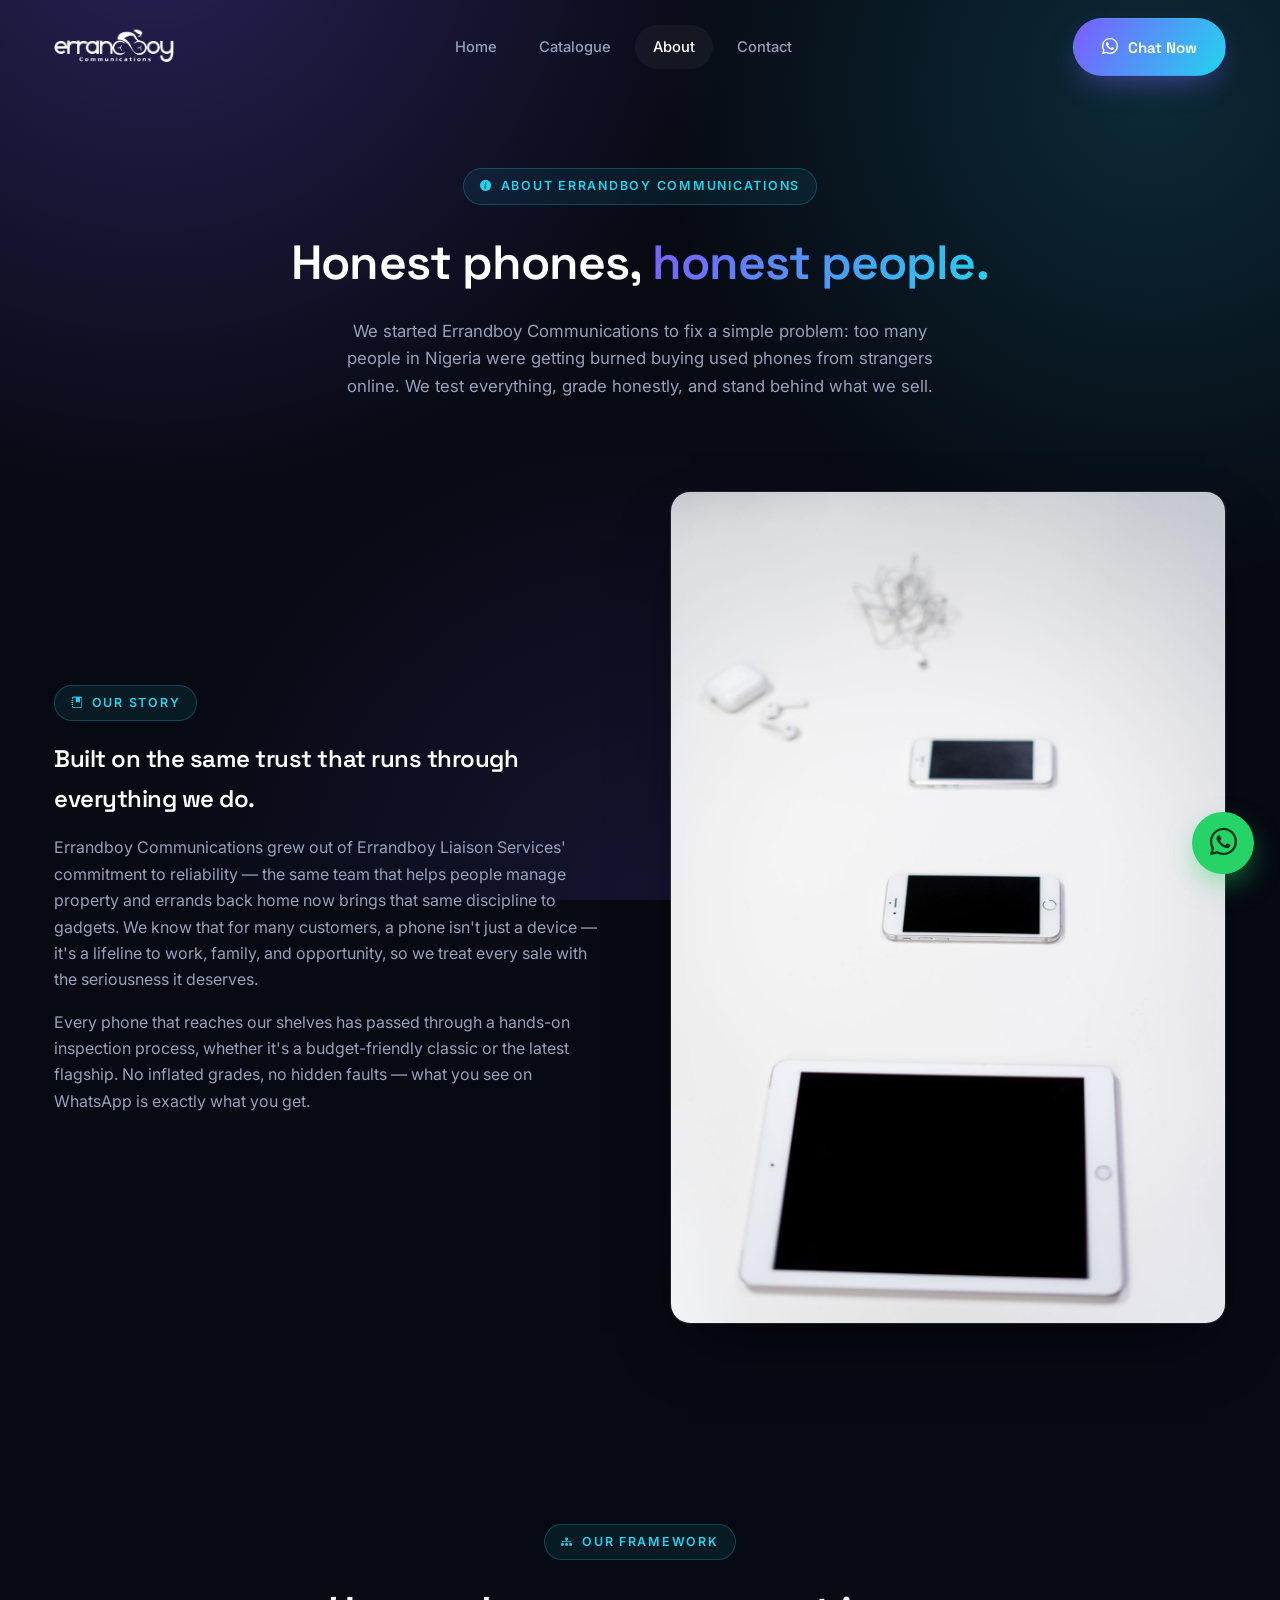
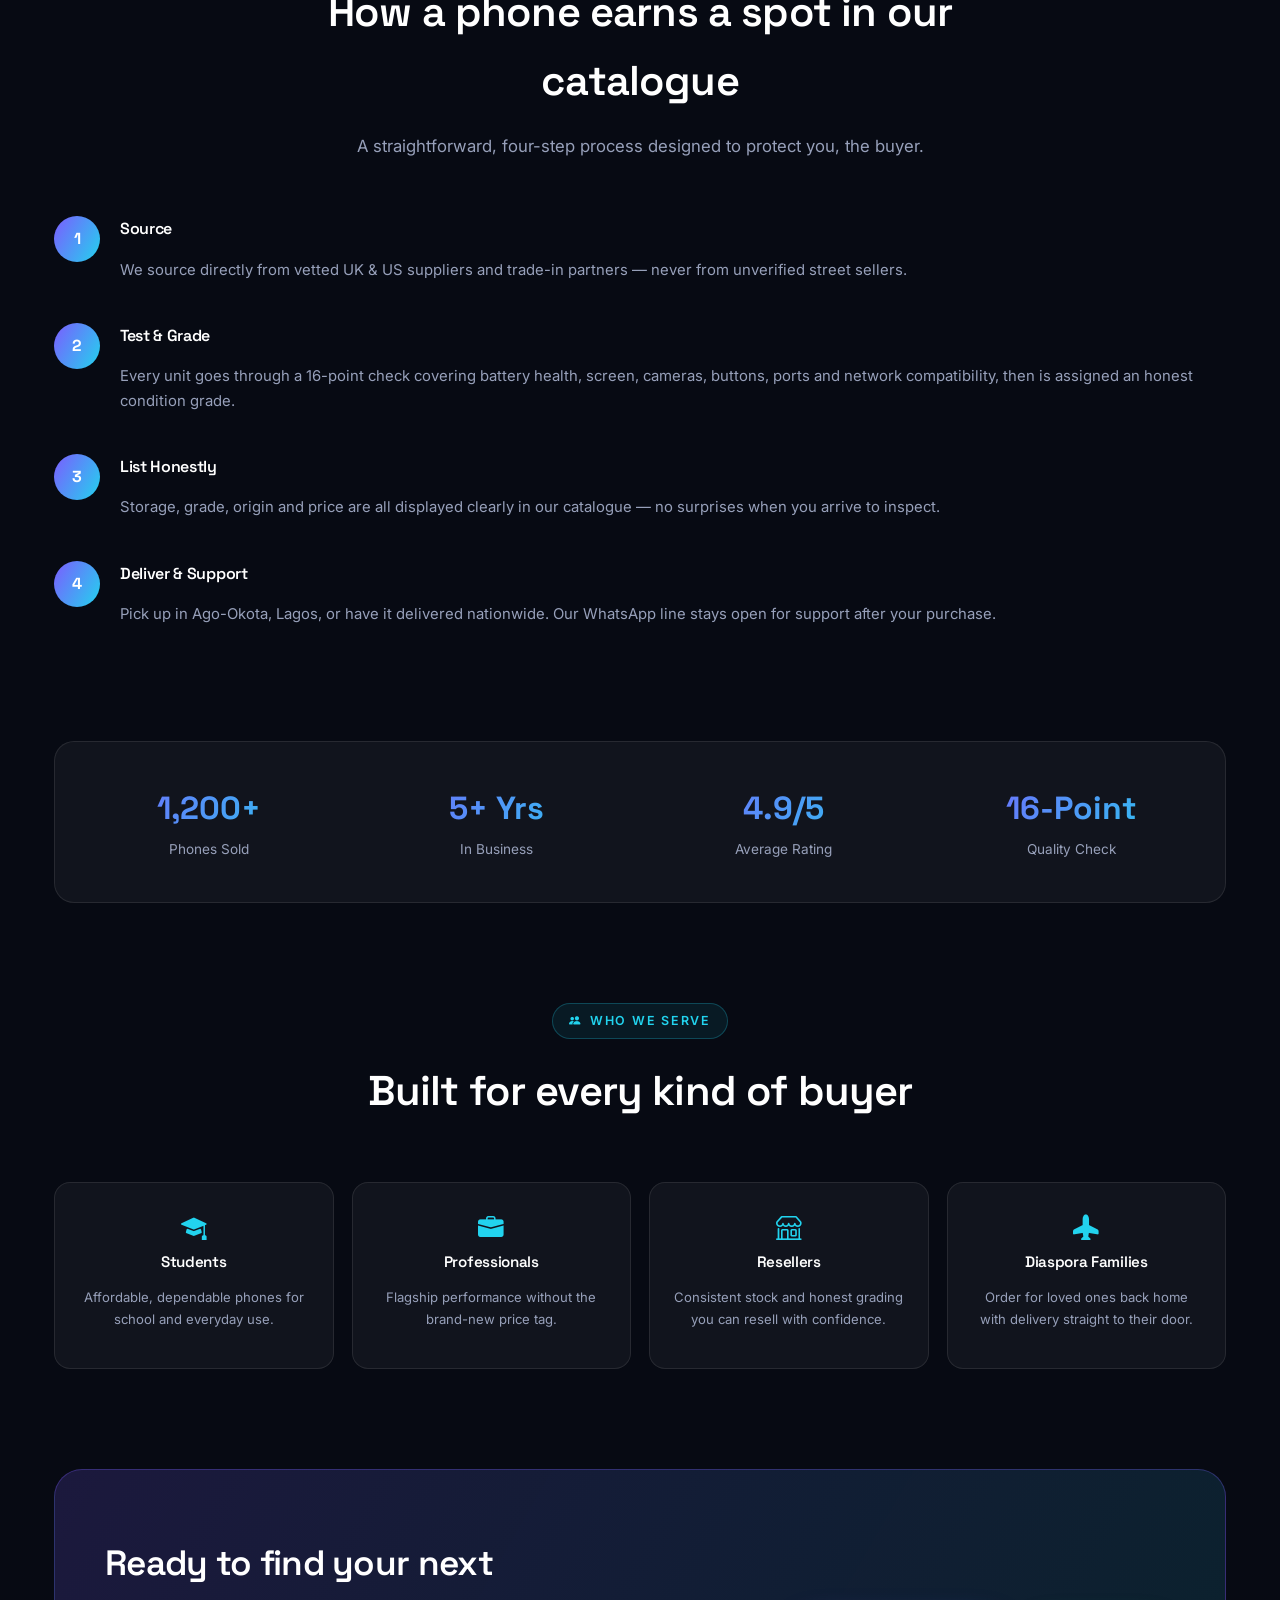
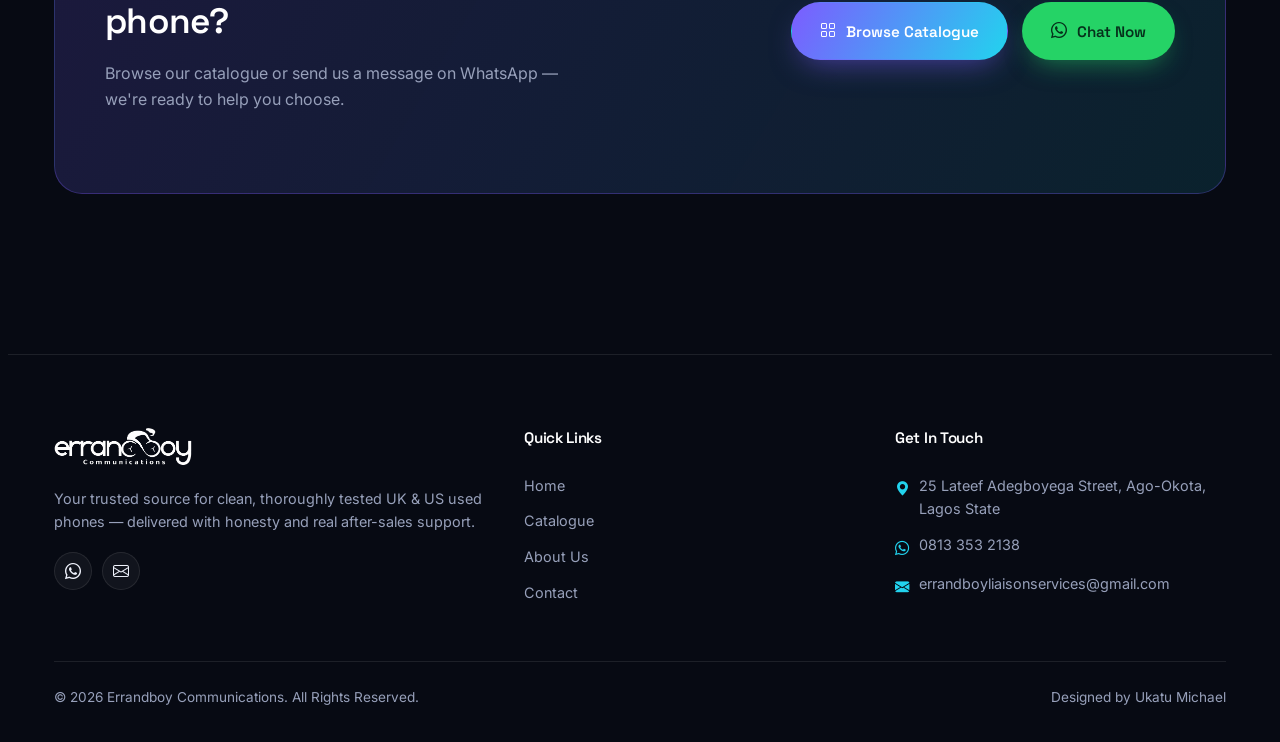
==== about.html @ cbdb714d "initial commit" ====
<!DOCTYPE html>
<html lang="en">
<head>
<meta charset="utf-8">
<title>About Us — Errandboy Communications</title>
<meta name="viewport" content="width=device-width, initial-scale=1.0">
<meta name="description" content="Learn how Errandboy Communications sources, tests and grades clean UK & US used phones for customers across Nigeria.">
<link rel="icon" type="image/png" sizes="32x32" href="img/favicon-32.png">
<link rel="icon" type="image/png" sizes="16x16" href="img/favicon-16.png">
<link rel="apple-touch-icon" sizes="180x180" href="img/favicon-180.png">

<link rel="preconnect" href="https://fonts.googleapis.com">
<link rel="preconnect" href="https://fonts.gstatic.com" crossorigin>
<link href="https://fonts.googleapis.com/css2?family=Space+Grotesk:wght@500;600;700&family=Inter:wght@400;500;600;700&display=swap" rel="stylesheet">
<link href="https://cdn.jsdelivr.net/npm/bootstrap-icons@1.11.3/font/bootstrap-icons.css" rel="stylesheet">
<link href="css/style.css" rel="stylesheet">
</head>
<body>

<!-- Navbar -->
<nav id="mainNav" class="navbar">
    <div class="container">
        <a href="index.html" class="brand">
            <img src="img/logo-transparent.png" alt="Errandboy Communications" class="brand-logo">
        </a>
        <div class="nav-links">
            <a href="index.html">Home</a>
            <a href="catalog.html">Catalogue</a>
            <a href="about.html" class="active">About</a>
            <a href="contact.html">Contact</a>
        </div>
        <div class="nav-actions">
            <a href="#" data-wa-generic target="_blank" rel="noopener" class="btn btn-brand desktop-only"><i class="bi bi-whatsapp"></i> Chat Now</a>
            <button class="nav-toggle" id="navToggle" aria-label="Open menu"><i class="bi bi-list"></i></button>
        </div>
    </div>
</nav>

<div class="backdrop-veil" id="backdropVeil"></div>
<div class="mobile-panel" id="mobilePanel">
    <div class="mobile-panel-head">
        <div class="brand"><img src="img/logo-transparent.png" alt="Errandboy Communications" class="brand-logo"></div>
        <button id="panelClose" class="nav-toggle" aria-label="Close menu"><i class="bi bi-x-lg"></i></button>
    </div>
    <a class="nav-link" href="index.html">Home</a>
    <a class="nav-link" href="catalog.html">Catalogue</a>
    <a class="nav-link" href="about.html">About</a>
    <a class="nav-link" href="contact.html">Contact</a>
    <a class="btn btn-whatsapp btn-block" style="margin-top:26px" data-wa-generic target="_blank" rel="noopener"><i class="bi bi-whatsapp"></i> Chat on WhatsApp</a>
</div>

<header class="page-hero">
    <div class="container">
        <div class="eyebrow"><i class="bi bi-info-circle-fill"></i> About Errandboy Communications</div>
        <h1>Honest phones, <span class="text-grad">honest people.</span></h1>
        <p>We started Errandboy Communications to fix a simple problem: too many people in Nigeria were getting burned buying used phones from strangers online. We test everything, grade honestly, and stand behind what we sell.</p>
    </div>
</header>

<section class="section" style="padding-top:20px">
    <div class="container">
        <div class="feature-split">
            <div class="reveal">
                <div class="eyebrow"><i class="bi bi-journal-bookmark-fill"></i> Our Story</div>
                <h2>Built on the same trust that runs through everything we do.</h2>
                <p style="color:var(--muted);margin-top:16px">Errandboy Communications grew out of Errandboy Liaison Services' commitment to reliability — the same team that helps people manage property and errands back home now brings that same discipline to gadgets. We know that for many customers, a phone isn't just a device — it's a lifeline to work, family, and opportunity, so we treat every sale with the seriousness it deserves.</p>
                <p style="color:var(--muted);margin-top:12px">Every phone that reaches our shelves has passed through a hands-on inspection process, whether it's a budget-friendly classic or the latest flagship. No inflated grades, no hidden faults — what you see on WhatsApp is exactly what you get.</p>
            </div>
            <div class="visual reveal">
                <img src="img/about-hero.jpg" alt="Apple devices laid out for quality testing">
            </div>
        </div>
    </div>
</section>

<section class="section" id="ourFramework">
    <div class="container">
        <div class="section-head reveal">
            <div class="eyebrow"><i class="bi bi-diagram-3-fill"></i> Our Framework</div>
            <h2>How a phone earns a spot in our catalogue</h2>
            <p>A straightforward, four-step process designed to protect you, the buyer.</p>
        </div>
        <div class="timeline">
            <div class="timeline-item reveal">
                <div class="timeline-num">1</div>
                <div>
                    <h4>Source</h4>
                    <p>We source directly from vetted UK &amp; US suppliers and trade-in partners — never from unverified street sellers.</p>
                </div>
            </div>
            <div class="timeline-item reveal">
                <div class="timeline-num">2</div>
                <div>
                    <h4>Test &amp; Grade</h4>
                    <p>Every unit goes through a 16-point check covering battery health, screen, cameras, buttons, ports and network compatibility, then is assigned an honest condition grade.</p>
                </div>
            </div>
            <div class="timeline-item reveal">
                <div class="timeline-num">3</div>
                <div>
                    <h4>List Honestly</h4>
                    <p>Storage, grade, origin and price are all displayed clearly in our catalogue — no surprises when you arrive to inspect.</p>
                </div>
            </div>
            <div class="timeline-item reveal">
                <div class="timeline-num">4</div>
                <div>
                    <h4>Deliver &amp; Support</h4>
                    <p>Pick up in Ago-Okota, Lagos, or have it delivered nationwide. Our WhatsApp line stays open for support after your purchase.</p>
                </div>
            </div>
        </div>
    </div>
</section>

<section class="section" id="whyTrustUs" style="padding-top:0">
    <div class="container">
        <div class="stats-strip reveal">
            <div class="stat"><strong>1,200+</strong><span>Phones Sold</span></div>
            <div class="stat"><strong>5+ Yrs</strong><span>In Business</span></div>
            <div class="stat"><strong>4.9/5</strong><span>Average Rating</span></div>
            <div class="stat"><strong>16-Point</strong><span>Quality Check</span></div>
        </div>
    </div>
</section>

<section class="section" id="whoWeServe" style="padding-top:0">
    <div class="container">
        <div class="section-head reveal">
            <div class="eyebrow"><i class="bi bi-people-fill"></i> Who We Serve</div>
            <h2>Built for every kind of buyer</h2>
        </div>
        <div class="audience-grid">
            <div class="audience-card reveal">
                <i class="bi bi-mortarboard-fill"></i>
                <h5>Students</h5>
                <p>Affordable, dependable phones for school and everyday use.</p>
            </div>
            <div class="audience-card reveal">
                <i class="bi bi-briefcase-fill"></i>
                <h5>Professionals</h5>
                <p>Flagship performance without the brand-new price tag.</p>
            </div>
            <div class="audience-card reveal">
                <i class="bi bi-shop"></i>
                <h5>Resellers</h5>
                <p>Consistent stock and honest grading you can resell with confidence.</p>
            </div>
            <div class="audience-card reveal">
                <i class="bi bi-airplane-fill"></i>
                <h5>Diaspora Families</h5>
                <p>Order for loved ones back home with delivery straight to their door.</p>
            </div>
        </div>
    </div>
</section>

<section class="section" style="padding-top:0">
    <div class="container">
        <div class="cta-banner reveal">
            <div>
                <h2>Ready to find your next phone?</h2>
                <p>Browse our catalogue or send us a message on WhatsApp — we're ready to help you choose.</p>
            </div>
            <div class="cta-actions">
                <a href="catalog.html" class="btn btn-brand"><i class="bi bi-grid"></i> Browse Catalogue</a>
                <a href="#" data-wa-generic target="_blank" rel="noopener" class="btn btn-whatsapp"><i class="bi bi-whatsapp"></i> Chat Now</a>
            </div>
        </div>
    </div>
</section>

<!-- Footer -->
<footer class="footer">
    <div class="container">
        <div class="footer-grid">
            <div>
                <div class="brand"><img src="img/logo-transparent.png" alt="Errandboy Communications" class="brand-logo"></div>
                <p>Your trusted source for clean, thoroughly tested UK &amp; US used phones — delivered with honesty and real after-sales support.</p>
                <div class="social-row">
                    <a href="#" data-wa-generic target="_blank" rel="noopener" aria-label="WhatsApp"><i class="bi bi-whatsapp"></i></a>
                    <a href="mailto:errandboyliaisonservices@gmail.com" aria-label="Email"><i class="bi bi-envelope"></i></a>
                </div>
            </div>
            <div>
                <h5>Quick Links</h5>
                <div class="footer-links">
                    <a href="index.html">Home</a>
                    <a href="catalog.html">Catalogue</a>
                    <a href="about.html">About Us</a>
                    <a href="contact.html">Contact</a>
                </div>
            </div>
            <div>
                <h5>Get In Touch</h5>
                <ul class="footer-contact">
                    <li><i class="bi bi-geo-alt-fill"></i><span>25 Lateef Adegboyega Street, Ago-Okota, Lagos State</span></li>
                    <li><i class="bi bi-whatsapp"></i><span>0813 353 2138</span></li>
                    <li><i class="bi bi-envelope-fill"></i><span>errandboyliaisonservices@gmail.com</span></li>
                </ul>
            </div>
        </div>
        <div class="footer-bottom">
            <span>&copy; <span id="year"></span> Errandboy Communications. All Rights Reserved.</span>
            <span>Designed by <a href="https://ukatuikechukwu.com.ng" target="_blank" rel="noopener">Ukatu Michael</a></span>
        </div>
    </div>
</footer>

<a class="wa-float" href="#" data-wa-generic target="_blank" rel="noopener" aria-label="Chat on WhatsApp"><i class="bi bi-whatsapp"></i></a>
<div class="pm-overlay" id="productModal"></div>

<script src="js/main.js"></script>
</body>
</html>
---- css/style.css ----
/* ==========================================================================
   Errandboy Communications — Design Tokens
   ========================================================================== */
:root {
    --bg: #070a13;
    --bg-soft: #0c1120;
    --surface: rgba(255, 255, 255, 0.045);
    --surface-strong: rgba(255, 255, 255, 0.08);
    --border: rgba(255, 255, 255, 0.09);
    --text: #eef1fb;
    --muted: #97a0ba;
    --accent: #7c5cff;
    --accent-2: #22d3ee;
    --gold: #ffb020;
    --whatsapp: #25d366;
    --danger: #ff6b6b;
    --radius: 20px;
    --radius-sm: 12px;
    --shadow-lg: 0 30px 60px -20px rgba(0, 0, 0, 0.6);
    --shadow-md: 0 15px 35px -12px rgba(0, 0, 0, 0.55);
    --grad-brand: linear-gradient(120deg, var(--accent) 0%, var(--accent-2) 100%);
    --grad-gold: linear-gradient(120deg, #ffd27a 0%, var(--gold) 100%);
    --container: 1220px;
}

* { box-sizing: border-box; }

html { scroll-behavior: smooth; }

body {
    background: var(--bg);
    color: var(--text);
    font-family: 'Inter', -apple-system, BlinkMacSystemFont, sans-serif;
    font-size: 16px;
    line-height: 1.65;
    overflow-x: hidden;
    position: relative;
}

body::before {
    content: "";
    position: fixed;
    inset: 0;
    z-index: -2;
    background:
        radial-gradient(circle at 12% -10%, rgba(124, 92, 255, 0.28), transparent 40%),
        radial-gradient(circle at 90% 10%, rgba(34, 211, 238, 0.16), transparent 35%),
        radial-gradient(circle at 50% 100%, rgba(124, 92, 255, 0.12), transparent 45%),
        var(--bg);
}

h1, h2, h3, h4, h5, h6 {
    font-family: 'Space Grotesk', 'Inter', sans-serif;
    color: #fff;
    letter-spacing: -0.02em;
    font-weight: 600;
    margin: 0;
}

a { text-decoration: none; color: inherit; }
ul { list-style: none; margin: 0; padding: 0; }
img { max-width: 100%; display: block; }

.container { width: 100%; max-width: var(--container); margin: 0 auto; padding: 0 24px; }

.section { padding: 100px 0; position: relative; }
.section-tight { padding: 60px 0; }

.eyebrow {
    display: inline-flex;
    align-items: center;
    gap: 8px;
    font-size: 0.78rem;
    font-weight: 600;
    letter-spacing: 0.14em;
    text-transform: uppercase;
    color: var(--accent-2);
    background: rgba(34, 211, 238, 0.08);
    border: 1px solid rgba(34, 211, 238, 0.25);
    padding: 7px 16px;
    border-radius: 100px;
    margin-bottom: 18px;
}
.eyebrow i { font-size: 0.7rem; }

.section-head { max-width: 640px; margin: 0 auto 56px; text-align: center; }
.section-head h2 { font-size: clamp(1.8rem, 3.5vw, 2.6rem); margin-bottom: 14px; }
.section-head p { color: var(--muted); font-size: 1.05rem; }
.section-head.text-start { margin-left: 0; text-align: left; }

.text-grad {
    background: var(--grad-brand);
    -webkit-background-clip: text;
    background-clip: text;
    -webkit-text-fill-color: transparent;
}

/* ==========================================================================
   Buttons
   ========================================================================== */
.btn {
    display: inline-flex;
    align-items: center;
    justify-content: center;
    gap: 10px;
    font-family: 'Space Grotesk', sans-serif;
    font-weight: 600;
    font-size: 0.95rem;
    padding: 15px 28px;
    border-radius: 100px;
    border: 1px solid transparent;
    cursor: pointer;
    transition: transform 0.25s ease, box-shadow 0.25s ease, background 0.25s ease, border-color .25s ease;
    white-space: nowrap;
}
.btn:hover { transform: translateY(-2px); }

.btn-brand {
    background: var(--grad-brand);
    color: #fff;
    box-shadow: 0 12px 30px -10px rgba(124, 92, 255, 0.55);
}
.btn-brand:hover { box-shadow: 0 18px 40px -10px rgba(124, 92, 255, 0.7); color: #fff; }

.btn-ghost {
    background: var(--surface);
    color: var(--text);
    border-color: var(--border);
    backdrop-filter: blur(6px);
}
.btn-ghost:hover { background: var(--surface-strong); color: #fff; }

.btn-whatsapp {
    background: var(--whatsapp);
    color: #06301b;
    box-shadow: 0 12px 26px -10px rgba(37, 211, 102, 0.55);
}
.btn-whatsapp:hover { color: #06301b; box-shadow: 0 16px 32px -8px rgba(37, 211, 102, 0.7); }

.btn-sm { padding: 10px 18px; font-size: 0.85rem; }
.btn-block { width: 100%; }
.btn i, .btn svg { font-size: 1rem; }

/* ==========================================================================
   Navbar
   ========================================================================== */
.navbar {
    position: fixed;
    top: 0; left: 0; right: 0;
    z-index: 999;
    padding: 18px 0;
    transition: all 0.35s ease;
}
.navbar.scrolled {
    padding: 12px 0;
    background: rgba(7, 10, 19, 0.75);
    backdrop-filter: blur(16px) saturate(140%);
    border-bottom: 1px solid var(--border);
}
.navbar .container { display: flex; align-items: center; justify-content: space-between; }

.brand { display: flex; align-items: center; gap: 12px; }
.brand-mark {
    width: 42px; height: 42px;
    border-radius: 13px;
    background: var(--grad-brand);
    display: flex; align-items: center; justify-content: center;
    font-family: 'Space Grotesk', sans-serif;
    font-weight: 700;
    color: #fff;
    font-size: 1.05rem;
    box-shadow: 0 8px 20px -6px rgba(124, 92, 255, 0.6);
    flex-shrink: 0;
}
.brand-name { font-family: 'Space Grotesk', sans-serif; font-weight: 600; font-size: 1.08rem; color: #fff; line-height: 1.1; }
.brand-name span { display: block; font-family: 'Inter', sans-serif; font-weight: 500; font-size: 0.68rem; color: var(--accent-2); letter-spacing: 0.12em; text-transform: uppercase; margin-top: 2px; }
.brand-logo { height: 40px; width: auto; display: block; }
.footer .brand-logo { height: 46px; }

.nav-links { display: flex; align-items: center; gap: 6px; }
.nav-links a {
    font-size: 0.92rem;
    font-weight: 500;
    color: var(--muted);
    padding: 10px 18px;
    border-radius: 100px;
    transition: all 0.25s ease;
}
.nav-links a:hover, .nav-links a.active { color: #fff; background: var(--surface); }

.nav-actions { display: flex; align-items: center; gap: 12px; }
.nav-toggle {
    display: none;
    width: 44px; height: 44px;
    border-radius: 12px;
    background: var(--surface);
    border: 1px solid var(--border);
    color: #fff;
    align-items: center; justify-content: center;
    font-size: 1.2rem;
    cursor: pointer;
}

.mobile-panel {
    position: fixed;
    top: 0; right: -100%;
    width: min(320px, 85vw);
    height: 100vh;
    background: #0b0f1c;
    border-left: 1px solid var(--border);
    z-index: 1001;
    padding: 28px 24px;
    transition: right 0.4s cubic-bezier(.16,1,.3,1);
    overflow-y: auto;
}
.mobile-panel.open { right: 0; }
.mobile-panel-head { display: flex; justify-content: space-between; align-items: center; margin-bottom: 30px; }
.mobile-panel a.nav-link {
    display: block;
    padding: 14px 6px;
    font-size: 1.05rem;
    font-weight: 500;
    color: var(--text);
    border-bottom: 1px solid var(--border);
}
.backdrop-veil {
    position: fixed; inset: 0; background: rgba(4,6,12,0.6);
    backdrop-filter: blur(2px);
    z-index: 1000; opacity: 0; visibility: hidden; transition: .3s ease;
}
.backdrop-veil.show { opacity: 1; visibility: visible; }

@media (max-width: 991.98px) {
    .nav-links { display: none; }
    .nav-toggle { display: flex; }
    .nav-actions .btn-brand.desktop-only { display: none; }
}

/* ==========================================================================
   Hero
   ========================================================================== */
.hero {
    padding: 168px 0 100px;
    position: relative;
    overflow: hidden;
}
.hero-grid {
    display: grid;
    grid-template-columns: 1.05fr 0.95fr;
    gap: 50px;
    align-items: center;
}
.hero h1 {
    font-size: clamp(2.3rem, 5vw, 3.6rem);
    line-height: 1.08;
    margin-bottom: 22px;
}
.hero p.lead { color: var(--muted); font-size: 1.12rem; max-width: 520px; margin-bottom: 34px; }
.hero-cta { display: flex; gap: 14px; flex-wrap: wrap; margin-bottom: 44px; }

.hero-stats { display: flex; gap: 34px; flex-wrap: wrap; }
.hero-stats .stat strong { display: block; font-family: 'Space Grotesk', sans-serif; font-size: 1.5rem; color: #fff; }
.hero-stats .stat span { color: var(--muted); font-size: 0.85rem; }

.hero-visual { position: relative; height: 480px; }
.hero-visual .blob {
    position: absolute; inset: 6% 6% 12% 10%;
    background: var(--grad-brand);
    filter: blur(70px);
    opacity: 0.35;
    border-radius: 50%;
}
.float-card {
    position: absolute;
    border-radius: 22px;
    overflow: hidden;
    border: 1px solid var(--border);
    box-shadow: var(--shadow-lg);
    background: var(--bg-soft);
}
.float-card img { width: 100%; height: 100%; object-fit: cover; }
.float-card.card-1 { width: 220px; height: 300px; top: 6%; left: 8%; animation: floatY 6s ease-in-out infinite; z-index: 3; }
.float-card.card-2 { width: 200px; height: 270px; bottom: 4%; right: 4%; animation: floatY 7s ease-in-out infinite 1s; z-index: 2; }
.float-card.card-3 { width: 170px; height: 230px; bottom: 16%; left: 32%; animation: floatY 5.5s ease-in-out infinite .5s; z-index: 4; }

.badge-pill {
    position: absolute;
    background: rgba(11, 15, 28, 0.85);
    backdrop-filter: blur(10px);
    border: 1px solid var(--border);
    border-radius: 14px;
    padding: 10px 14px;
    display: flex; align-items: center; gap: 10px;
    font-size: 0.82rem;
    font-weight: 600;
    box-shadow: var(--shadow-md);
    z-index: 5;
}
.badge-pill i { color: var(--gold); }
.badge-pill.b1 { top: 10%; right: 6%; animation: floatY 6.5s ease-in-out infinite .3s; }
.badge-pill.b2 { bottom: 8%; left: 4%; animation: floatY 6s ease-in-out infinite .8s; }

@keyframes floatY {
    0%, 100% { transform: translateY(0px); }
    50% { transform: translateY(-16px); }
}

@media (max-width: 991.98px) {
    .hero-grid { grid-template-columns: 1fr; }
    .hero-visual { height: 360px; margin-top: 20px; }
    .float-card.card-1 { width: 160px; height: 220px; }
    .float-card.card-2 { width: 140px; height: 190px; }
    .float-card.card-3 { width: 120px; height: 160px; }
}

/* ==========================================================================
   Brand marquee
   ========================================================================== */
.marquee-wrap {
    border-top: 1px solid var(--border);
    border-bottom: 1px solid var(--border);
    padding: 22px 0;
    overflow: hidden;
    background: var(--surface);
}
.marquee-track {
    display: flex;
    gap: 60px;
    width: max-content;
    animation: scrollX 26s linear infinite;
}
.marquee-track span {
    font-family: 'Space Grotesk', sans-serif;
    font-size: 1.15rem;
    font-weight: 600;
    color: var(--muted);
    display: flex; align-items: center; gap: 10px;
    white-space: nowrap;
}
.marquee-track span i { color: var(--accent-2); font-size: 0.6rem; }
@keyframes scrollX { from { transform: translateX(0); } to { transform: translateX(-50%); } }

/* ==========================================================================
   Category cards
   ========================================================================== */
.cat-grid { display: grid; grid-template-columns: repeat(3, 1fr); gap: 24px; }
.cat-card {
    background: var(--surface);
    border: 1px solid var(--border);
    border-radius: var(--radius);
    padding: 34px 28px;
    transition: all 0.35s ease;
    position: relative;
    overflow: hidden;
}
.cat-card:hover { transform: translateY(-6px); border-color: rgba(124,92,255,.4); background: var(--surface-strong); }
.cat-card .cat-icon {
    width: 56px; height: 56px; border-radius: 16px;
    background: var(--grad-brand);
    display: flex; align-items: center; justify-content: center;
    font-size: 1.4rem; color: #fff; margin-bottom: 20px;
}
.cat-card h3 { font-size: 1.2rem; margin-bottom: 8px; }
.cat-card p { color: var(--muted); font-size: 0.92rem; margin-bottom: 18px; }
.cat-card .cat-link { font-size: 0.88rem; font-weight: 600; color: var(--accent-2); display: inline-flex; align-items: center; gap: 6px; }
.cat-card .cat-link i { transition: transform .25s ease; }
.cat-card:hover .cat-link i { transform: translateX(4px); }

@media (max-width: 860px) { .cat-grid { grid-template-columns: 1fr; } }

/* ==========================================================================
   Product cards
   ========================================================================== */
.product-grid { display: grid; grid-template-columns: repeat(4, 1fr); gap: 24px; }
@media (max-width: 1180px) { .product-grid { grid-template-columns: repeat(3, 1fr); } }
@media (max-width: 860px) { .product-grid { grid-template-columns: repeat(2, 1fr); } }
@media (max-width: 560px) { .product-grid { grid-template-columns: 1fr; } }

.product-card {
    background: var(--surface);
    border: 1px solid var(--border);
    border-radius: var(--radius);
    overflow: hidden;
    display: flex;
    flex-direction: column;
    transition: transform .3s ease, border-color .3s ease, box-shadow .3s ease;
}
.product-card:hover { transform: translateY(-6px); border-color: rgba(124,92,255,.35); box-shadow: var(--shadow-md); }

.product-media { position: relative; aspect-ratio: 1/1; overflow: hidden; background: #0b0f1c; }
.product-media img { width: 100%; height: 100%; object-fit: cover; transition: transform .5s ease; }
.product-card:hover .product-media img { transform: scale(1.06); }

.product-tag {
    position: absolute; top: 12px; left: 12px;
    background: rgba(11,15,28,.85);
    border: 1px solid var(--border);
    backdrop-filter: blur(6px);
    color: var(--gold);
    font-size: 0.7rem; font-weight: 700; letter-spacing: .04em;
    padding: 5px 11px; border-radius: 100px;
}
.product-tag.grade-good { color: var(--accent-2); }

.product-body { padding: 20px; display: flex; flex-direction: column; gap: 10px; flex: 1; }
.product-brand { font-size: 0.72rem; text-transform: uppercase; letter-spacing: .1em; color: var(--muted); font-weight: 600; }
.product-name { font-size: 1.05rem; font-weight: 600; color: #fff; font-family: 'Space Grotesk', sans-serif; }
.product-specs { display: flex; flex-wrap: wrap; gap: 6px; margin: 2px 0 4px; }
.product-specs span {
    font-size: 0.72rem; color: var(--muted);
    background: rgba(255,255,255,.05);
    border: 1px solid var(--border);
    padding: 4px 10px; border-radius: 100px;
}
.product-price { font-family: 'Space Grotesk', sans-serif; font-size: 1.25rem; font-weight: 700; color: #fff; margin-top: auto; }
.product-price small { display: block; font-family: 'Inter', sans-serif; font-size: 0.7rem; color: var(--muted); font-weight: 500; }
.product-actions { display: flex; gap: 8px; margin-top: 6px; }
.product-actions .btn { flex: 1; padding: 11px 14px; font-size: 0.82rem; }

/* ==========================================================================
   Catalog toolbar
   ========================================================================== */
.catalog-banner {
    position: relative;
    padding: 160px 0 90px;
    background-size: cover;
    background-position: center;
    overflow: hidden;
}
.catalog-banner::before {
    content: "";
    position: absolute; inset: 0;
    background: linear-gradient(180deg, rgba(7,10,19,.55) 0%, rgba(7,10,19,.92) 90%), var(--bg);
}
.catalog-banner .container { position: relative; z-index: 2; text-align: center; }
.catalog-banner h1 { font-size: clamp(2rem, 4vw, 3rem); margin-bottom: 14px; }
.catalog-banner p { color: var(--muted); max-width: 560px; margin: 0 auto; font-size: 1.05rem; }

.toolbar {
    display: flex; flex-wrap: wrap; align-items: center; justify-content: space-between;
    gap: 16px;
    background: var(--surface);
    border: 1px solid var(--border);
    border-radius: 18px;
    padding: 18px 22px;
    margin-bottom: 40px;
    position: sticky;
    top: 84px;
    z-index: 50;
    backdrop-filter: blur(14px);
}
.filter-pills { display: flex; gap: 8px; flex-wrap: wrap; }
.filter-pills button {
    border: 1px solid var(--border);
    background: transparent;
    color: var(--muted);
    padding: 9px 18px;
    border-radius: 100px;
    font-size: 0.85rem;
    font-weight: 600;
    cursor: pointer;
    transition: all .25s ease;
}
.filter-pills button.active, .filter-pills button:hover { background: var(--grad-brand); color: #fff; border-color: transparent; }

.search-box { position: relative; flex: 1; min-width: 220px; max-width: 320px; }
.search-box input {
    width: 100%;
    background: rgba(255,255,255,.04);
    border: 1px solid var(--border);
    color: #fff;
    padding: 11px 16px 11px 42px;
    border-radius: 100px;
    font-size: 0.9rem;
    outline: none;
}
.search-box input::placeholder { color: var(--muted); }
.search-box i { position: absolute; left: 16px; top: 50%; transform: translateY(-50%); color: var(--muted); }

.sort-select {
    background: rgba(255,255,255,.04);
    border: 1px solid var(--border);
    color: var(--text);
    padding: 10px 16px;
    border-radius: 100px;
    font-size: 0.85rem;
    outline: none;
}
.sort-select option { background: #0b0f1c; }

.results-meta { color: var(--muted); font-size: 0.88rem; margin-bottom: 22px; }
.empty-state { text-align: center; padding: 70px 20px; color: var(--muted); }
.empty-state i { font-size: 2.4rem; color: var(--accent-2); margin-bottom: 16px; display: block; }

@media (max-width: 767.98px) {
    .toolbar { position: static; flex-direction: column; align-items: stretch; }
    .search-box { max-width: none; }
}

/* ==========================================================================
   Why choose / features
   ========================================================================== */
.feature-split { display: grid; grid-template-columns: 1fr 1fr; gap: 60px; align-items: center; }
.feature-split .visual { position: relative; border-radius: var(--radius); overflow: hidden; border: 1px solid var(--border); box-shadow: var(--shadow-lg); }
.feature-split .visual img { width: 100%; height: 100%; object-fit: cover; }
.feature-list { display: grid; gap: 22px; margin-top: 30px; }
.feature-item { display: flex; gap: 16px; }
.feature-item .icon {
    width: 46px; height: 46px; border-radius: 14px; flex-shrink: 0;
    background: var(--surface); border: 1px solid var(--border);
    display: flex; align-items: center; justify-content: center;
    color: var(--accent-2); font-size: 1.05rem;
}
.feature-item h4 { font-size: 1.02rem; margin-bottom: 4px; }
.feature-item p { color: var(--muted); font-size: 0.92rem; }

@media (max-width: 900px) { .feature-split { grid-template-columns: 1fr; } }

/* ==========================================================================
   Stats strip
   ========================================================================== */
.stats-strip {
    display: grid; grid-template-columns: repeat(4, 1fr); gap: 20px;
    background: var(--surface);
    border: 1px solid var(--border);
    border-radius: var(--radius);
    padding: 40px 20px;
}
.stats-strip .stat { text-align: center; }
.stats-strip strong { display: block; font-family: 'Space Grotesk', sans-serif; font-size: 2rem; color: #fff; background: var(--grad-brand); -webkit-background-clip: text; background-clip: text; -webkit-text-fill-color: transparent; }
.stats-strip span { color: var(--muted); font-size: 0.85rem; }
@media (max-width: 700px) { .stats-strip { grid-template-columns: repeat(2, 1fr); } }

/* ==========================================================================
   Testimonials
   ========================================================================== */
.testi-grid { display: grid; grid-template-columns: repeat(3, 1fr); gap: 24px; }
.testi-card {
    background: var(--surface);
    border: 1px solid var(--border);
    border-radius: var(--radius);
    padding: 30px;
}
.testi-card .stars { color: var(--gold); font-size: 0.85rem; margin-bottom: 16px; }
.testi-card p.msg { color: #dfe4f2; font-size: 0.96rem; margin-bottom: 22px; }
.testi-person { display: flex; align-items: center; gap: 12px; }
.testi-avatar {
    width: 44px; height: 44px; border-radius: 50%;
    background: var(--grad-brand);
    display: flex; align-items: center; justify-content: center;
    font-family: 'Space Grotesk', sans-serif; font-weight: 700; color: #fff;
}
.testi-person strong { display: block; font-size: 0.92rem; color: #fff; }
.testi-person span { font-size: 0.8rem; color: var(--muted); }
@media (max-width: 900px) { .testi-grid { grid-template-columns: 1fr; } }

/* ==========================================================================
   CTA banner
   ========================================================================== */
.cta-banner {
    border-radius: 28px;
    padding: 64px 50px;
    background: linear-gradient(120deg, rgba(124,92,255,.18), rgba(34,211,238,.12));
    border: 1px solid rgba(124,92,255,.3);
    display: flex; align-items: center; justify-content: space-between; gap: 30px; flex-wrap: wrap;
    position: relative;
    overflow: hidden;
}
.cta-banner h2 { font-size: clamp(1.6rem, 3vw, 2.2rem); max-width: 480px; }
.cta-banner p { color: var(--muted); margin-top: 10px; max-width: 460px; }
.cta-actions { display: flex; gap: 14px; flex-wrap: wrap; }

/* ==========================================================================
   Page hero (about / contact)
   ========================================================================== */
.page-hero { padding: 160px 0 70px; text-align: center; }
.page-hero h1 { font-size: clamp(2.1rem, 4vw, 3rem); margin-bottom: 16px; }
.page-hero p { color: var(--muted); max-width: 600px; margin: 0 auto; font-size: 1.05rem; }

/* ==========================================================================
   About page
   ========================================================================== */
.timeline { display: grid; gap: 26px; margin-top: 10px; }
.timeline-item { display: flex; gap: 20px; }
.timeline-num {
    width: 46px; height: 46px; border-radius: 50%;
    background: var(--grad-brand); color: #fff;
    display: flex; align-items: center; justify-content: center;
    font-family: 'Space Grotesk', sans-serif; font-weight: 700; flex-shrink: 0;
}
.timeline-item h4 { margin-bottom: 6px; }
.timeline-item p { color: var(--muted); font-size: 0.93rem; }

.audience-grid { display: grid; grid-template-columns: repeat(4, 1fr); gap: 18px; }
.audience-card {
    background: var(--surface); border: 1px solid var(--border);
    border-radius: 16px; padding: 24px; text-align: center;
}
.audience-card i { font-size: 1.6rem; color: var(--accent-2); margin-bottom: 12px; }
.audience-card h5 { font-size: 0.95rem; margin-bottom: 4px; }
.audience-card p { font-size: 0.82rem; color: var(--muted); }
@media (max-width: 900px) { .audience-grid { grid-template-columns: repeat(2, 1fr); } }

/* ==========================================================================
   Contact page
   ========================================================================== */
.contact-grid { display: grid; grid-template-columns: 0.85fr 1.15fr; gap: 40px; }
@media (max-width: 900px) { .contact-grid { grid-template-columns: 1fr; } }

.info-card {
    background: var(--surface); border: 1px solid var(--border);
    border-radius: 16px; padding: 20px 22px;
    display: flex; gap: 16px; align-items: flex-start;
    margin-bottom: 16px;
}
.info-card .icon {
    width: 44px; height: 44px; border-radius: 12px;
    background: var(--grad-brand); flex-shrink: 0;
    display: flex; align-items: center; justify-content: center; color: #fff;
}
.info-card h5 { font-size: 0.92rem; margin-bottom: 4px; }
.info-card p, .info-card a { color: var(--muted); font-size: 0.92rem; }
.info-card a:hover { color: var(--accent-2); }

.map-frame { border-radius: 16px; overflow: hidden; border: 1px solid var(--border); margin-top: 24px; }
.map-frame iframe { width: 100%; height: 260px; border: 0; filter: grayscale(0.3) invert(0.92) contrast(0.9); }

.form-card { background: var(--surface); border: 1px solid var(--border); border-radius: var(--radius); padding: 36px; }
.form-group { margin-bottom: 20px; }
.form-group label { display: block; font-size: 0.85rem; font-weight: 600; color: var(--muted); margin-bottom: 8px; }
.form-control {
    width: 100%;
    background: rgba(255,255,255,.04);
    border: 1px solid var(--border);
    color: #fff;
    padding: 14px 16px;
    border-radius: 12px;
    font-size: 0.95rem;
    font-family: inherit;
    outline: none;
    transition: border-color .2s ease;
}
.form-control:focus { border-color: var(--accent); }
textarea.form-control { resize: vertical; min-height: 130px; }
.form-row { display: grid; grid-template-columns: 1fr 1fr; gap: 18px; }
@media (max-width: 560px) { .form-row { grid-template-columns: 1fr; } }

/* ==========================================================================
   Modal
   ========================================================================== */
.pm-overlay {
    position: fixed; inset: 0; background: rgba(4,6,12,.72);
    backdrop-filter: blur(6px);
    z-index: 1100; display: flex; align-items: center; justify-content: center;
    padding: 24px;
    opacity: 0; visibility: hidden; transition: .3s ease;
}
.pm-overlay.show { opacity: 1; visibility: visible; }
.pm-box {
    background: #0b0f1c; border: 1px solid var(--border); border-radius: var(--radius);
    max-width: 760px; width: 100%; max-height: 88vh; overflow-y: auto;
    display: grid; grid-template-columns: 1fr 1fr;
    transform: translateY(20px); transition: .35s cubic-bezier(.16,1,.3,1);
}
.pm-overlay.show .pm-box { transform: translateY(0); }
.pm-media { position: relative; min-height: 260px; }
.pm-media img { width: 100%; height: 100%; object-fit: cover; }
.pm-close {
    position: absolute; top: 14px; right: 14px;
    width: 36px; height: 36px; border-radius: 50%;
    background: rgba(4,6,12,.7); border: 1px solid var(--border);
    color: #fff; display: flex; align-items: center; justify-content: center;
    cursor: pointer; z-index: 3;
}
.pm-body { padding: 32px; display: flex; flex-direction: column; }
.pm-body .product-brand { margin-bottom: 6px; }
.pm-body h3 { font-size: 1.4rem; margin-bottom: 10px; }
.pm-spec-list { display: grid; grid-template-columns: 1fr 1fr; gap: 10px 18px; margin: 18px 0 24px; }
.pm-spec-list div { font-size: 0.85rem; color: var(--muted); }
.pm-spec-list div b { display: block; color: #fff; font-size: 0.92rem; margin-top: 2px; }
.pm-price { font-family: 'Space Grotesk', sans-serif; font-size: 1.7rem; font-weight: 700; margin-bottom: 20px; }
.pm-actions { display: flex; gap: 10px; margin-top: auto; }

@media (max-width: 700px) {
    .pm-box { grid-template-columns: 1fr; }
    .pm-media { min-height: 200px; }
}

/* ==========================================================================
   Floating WhatsApp button
   ========================================================================== */
.wa-float {
    position: fixed; bottom: 26px; right: 26px; z-index: 900;
    width: 62px; height: 62px; border-radius: 50%;
    background: var(--whatsapp);
    display: flex; align-items: center; justify-content: center;
    color: #06301b; font-size: 1.7rem;
    box-shadow: 0 12px 30px -6px rgba(37,211,102,.6);
    animation: pulseWa 2.4s ease-in-out infinite;
}
.wa-float:hover { color: #06301b; }
@keyframes pulseWa {
    0%, 100% { box-shadow: 0 12px 30px -6px rgba(37,211,102,.6); }
    50% { box-shadow: 0 12px 30px -6px rgba(37,211,102,.95), 0 0 0 10px rgba(37,211,102,.12); }
}

/* ==========================================================================
   Footer
   ========================================================================== */
.footer { border-top: 1px solid var(--border); padding: 70px 0 26px; margin-top: 60px; }
.footer-grid { display: grid; grid-template-columns: 1.3fr 1fr 1fr; gap: 40px; margin-bottom: 50px; }
.footer h5 { font-size: 0.95rem; margin-bottom: 18px; color: #fff; }
.footer p { color: var(--muted); font-size: 0.9rem; }
.footer .brand { margin-bottom: 16px; }
.footer-links a { display: block; color: var(--muted); font-size: 0.9rem; padding: 6px 0; transition: color .2s ease; }
.footer-links a:hover { color: var(--accent-2); }
.footer-contact li { display: flex; gap: 10px; color: var(--muted); font-size: 0.9rem; padding: 6px 0; align-items: flex-start; }
.footer-contact i { color: var(--accent-2); margin-top: 3px; }
.social-row { display: flex; gap: 10px; margin-top: 18px; }
.social-row a {
    width: 38px; height: 38px; border-radius: 50%;
    border: 1px solid var(--border); background: var(--surface);
    display: flex; align-items: center; justify-content: center;
    color: var(--text); transition: all .2s ease;
}
.social-row a:hover { background: var(--grad-brand); border-color: transparent; }
.footer-bottom {
    border-top: 1px solid var(--border); padding-top: 24px;
    display: flex; justify-content: space-between; flex-wrap: wrap; gap: 12px;
    color: var(--muted); font-size: 0.85rem;
}
.footer-bottom a { color: var(--muted); }
.footer-bottom a:hover { color: var(--accent-2); }
@media (max-width: 860px) { .footer-grid { grid-template-columns: 1fr; } }

/* ==========================================================================
   Reveal on scroll
   ========================================================================== */
.reveal { opacity: 0; transform: translateY(24px); transition: opacity .7s ease, transform .7s ease; }
.reveal.in { opacity: 1; transform: translateY(0); }

/* ==========================================================================
   Misc
   ========================================================================== */
.divider-line { height: 1px; background: var(--border); margin: 90px 0; }
::selection { background: var(--accent); color: #fff; }

::-webkit-scrollbar { width: 10px; }
::-webkit-scrollbar-track { background: var(--bg); }
::-webkit-scrollbar-thumb { background: #262c40; border-radius: 10px; }
::-webkit-scrollbar-thumb:hover { background: var(--accent); }
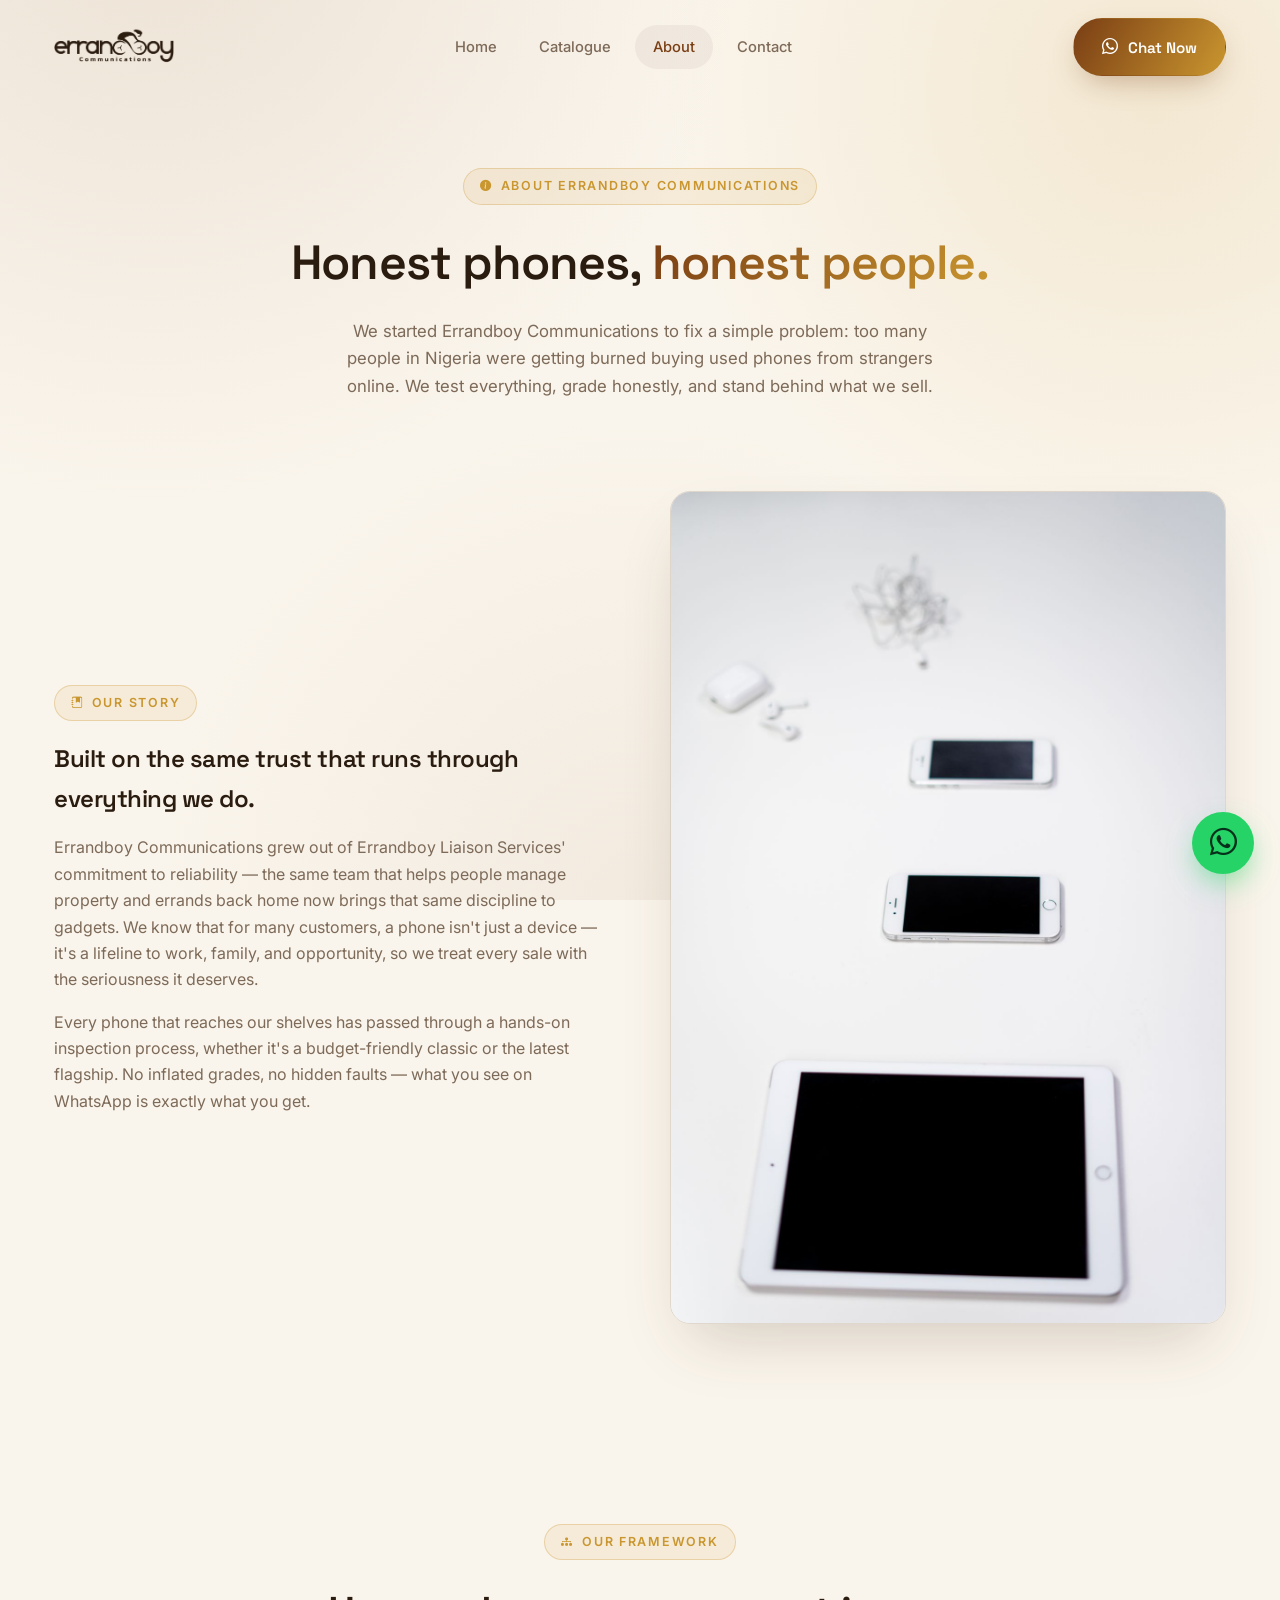
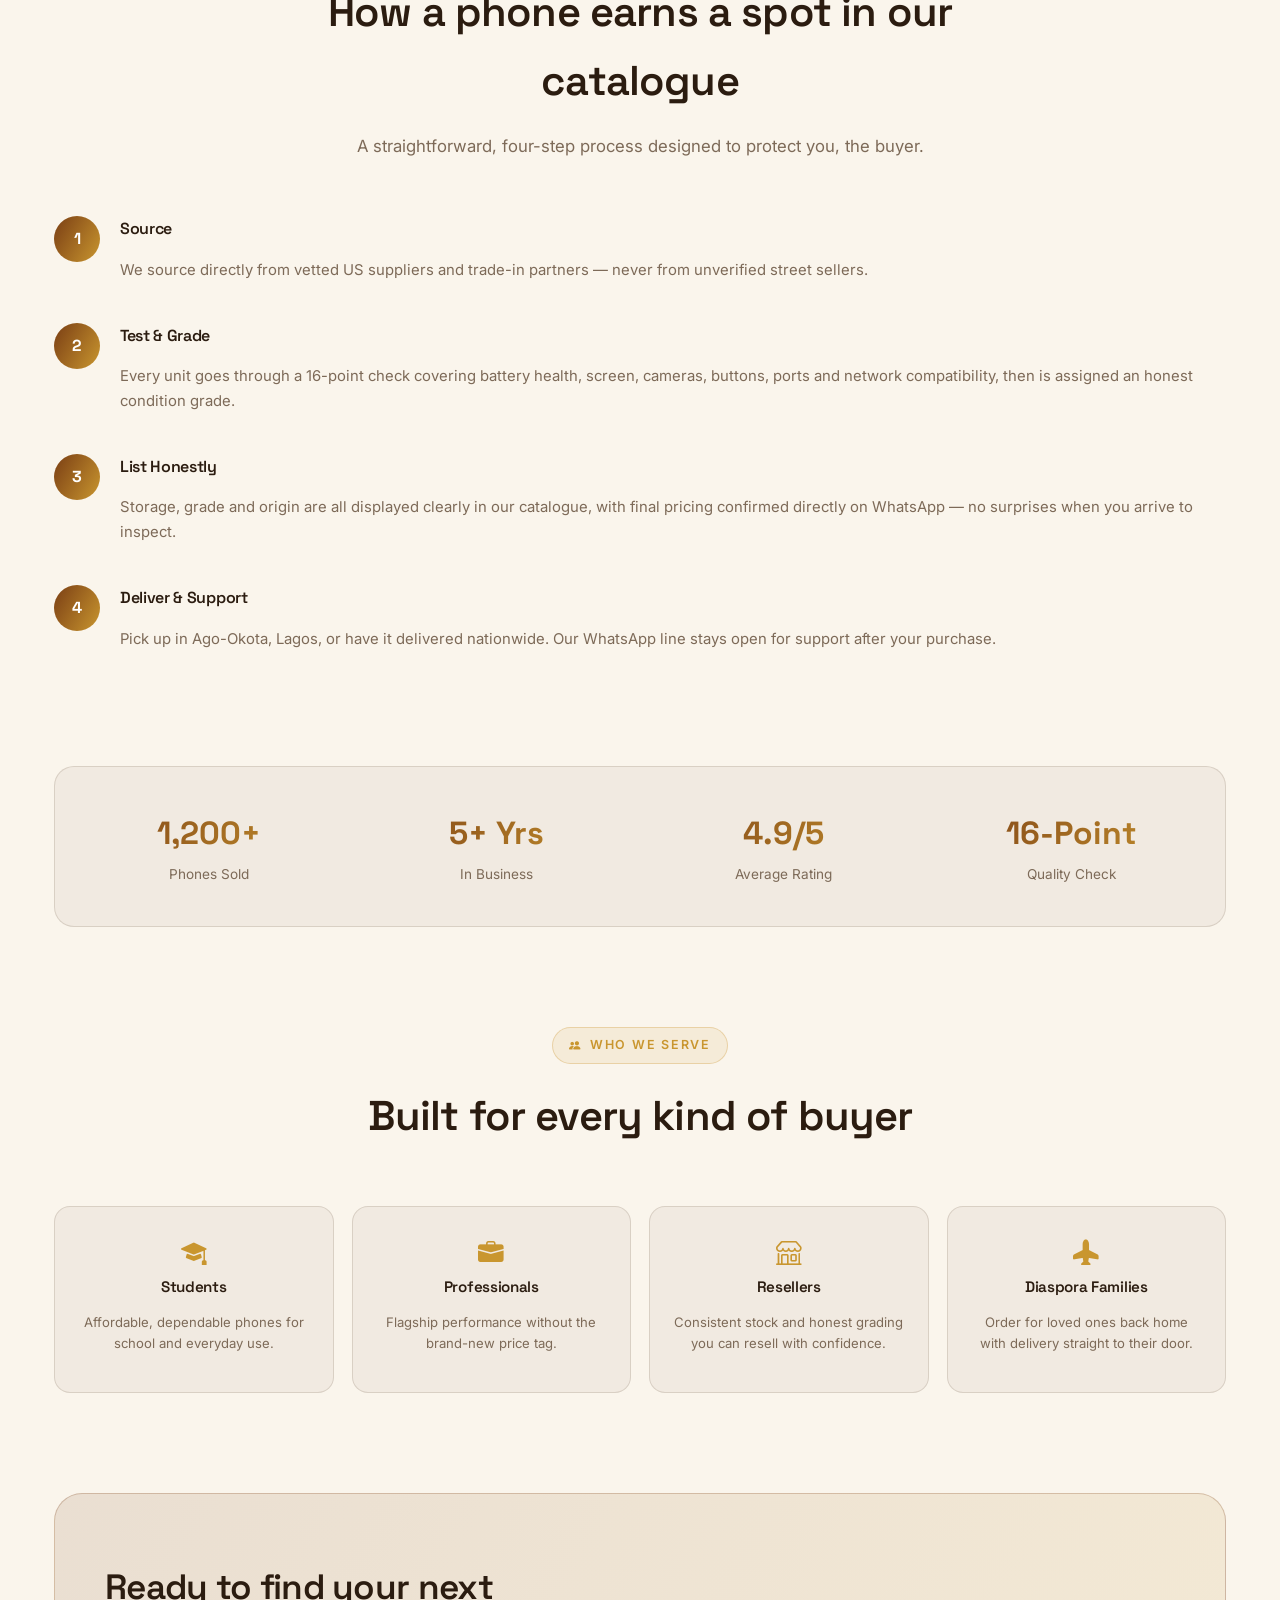
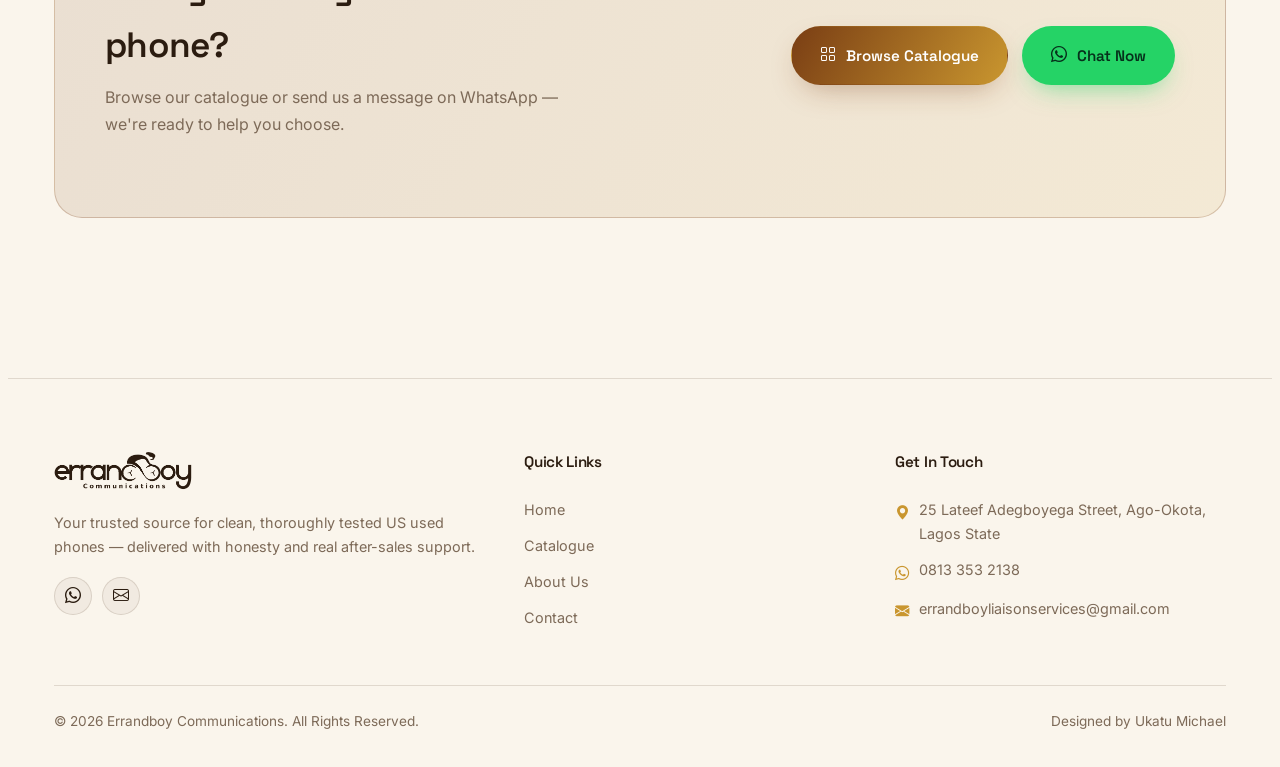
==== commit 4bceabee: "corrections made" ====
--- a/about.html
+++ b/about.html
@@ -4,7 +4,7 @@
 <meta charset="utf-8">
 <title>About Us — Errandboy Communications</title>
 <meta name="viewport" content="width=device-width, initial-scale=1.0">
-<meta name="description" content="Learn how Errandboy Communications sources, tests and grades clean UK & US used phones for customers across Nigeria.">
+<meta name="description" content="Learn how Errandboy Communications sources, tests and grades clean US used phones for customers across Nigeria.">
 <link rel="icon" type="image/png" sizes="32x32" href="img/favicon-32.png">
 <link rel="icon" type="image/png" sizes="16x16" href="img/favicon-16.png">
 <link rel="apple-touch-icon" sizes="180x180" href="img/favicon-180.png">
@@ -21,7 +21,7 @@
 <nav id="mainNav" class="navbar">
     <div class="container">
         <a href="index.html" class="brand">
-            <img src="img/logo-transparent.png" alt="Errandboy Communications" class="brand-logo">
+            <img src="img/logo-brown.png" alt="Errandboy Communications" class="brand-logo">
         </a>
         <div class="nav-links">
             <a href="index.html">Home</a>
@@ -39,7 +39,7 @@
 <div class="backdrop-veil" id="backdropVeil"></div>
 <div class="mobile-panel" id="mobilePanel">
     <div class="mobile-panel-head">
-        <div class="brand"><img src="img/logo-transparent.png" alt="Errandboy Communications" class="brand-logo"></div>
+        <div class="brand"><img src="img/logo-brown.png" alt="Errandboy Communications" class="brand-logo"></div>
         <button id="panelClose" class="nav-toggle" aria-label="Close menu"><i class="bi bi-x-lg"></i></button>
     </div>
     <a class="nav-link" href="index.html">Home</a>
@@ -85,7 +85,7 @@
                 <div class="timeline-num">1</div>
                 <div>
                     <h4>Source</h4>
-                    <p>We source directly from vetted UK &amp; US suppliers and trade-in partners — never from unverified street sellers.</p>
+                    <p>We source directly from vetted US suppliers and trade-in partners — never from unverified street sellers.</p>
                 </div>
             </div>
             <div class="timeline-item reveal">
@@ -99,7 +99,7 @@
                 <div class="timeline-num">3</div>
                 <div>
                     <h4>List Honestly</h4>
-                    <p>Storage, grade, origin and price are all displayed clearly in our catalogue — no surprises when you arrive to inspect.</p>
+                    <p>Storage, grade and origin are all displayed clearly in our catalogue, with final pricing confirmed directly on WhatsApp — no surprises when you arrive to inspect.</p>
                 </div>
             </div>
             <div class="timeline-item reveal">
@@ -175,8 +175,8 @@
     <div class="container">
         <div class="footer-grid">
             <div>
-                <div class="brand"><img src="img/logo-transparent.png" alt="Errandboy Communications" class="brand-logo"></div>
-                <p>Your trusted source for clean, thoroughly tested UK &amp; US used phones — delivered with honesty and real after-sales support.</p>
+                <div class="brand"><img src="img/logo-brown.png" alt="Errandboy Communications" class="brand-logo"></div>
+                <p>Your trusted source for clean, thoroughly tested US used phones — delivered with honesty and real after-sales support.</p>
                 <div class="social-row">
                     <a href="#" data-wa-generic target="_blank" rel="noopener" aria-label="WhatsApp"><i class="bi bi-whatsapp"></i></a>
                     <a href="mailto:errandboyliaisonservices@gmail.com" aria-label="Email"><i class="bi bi-envelope"></i></a>
--- a/css/style.css
+++ b/css/style.css
@@ -2,24 +2,24 @@
    Errandboy Communications — Design Tokens
    ========================================================================== */
 :root {
-    --bg: #070a13;
-    --bg-soft: #0c1120;
-    --surface: rgba(255, 255, 255, 0.045);
-    --surface-strong: rgba(255, 255, 255, 0.08);
-    --border: rgba(255, 255, 255, 0.09);
-    --text: #eef1fb;
-    --muted: #97a0ba;
-    --accent: #7c5cff;
-    --accent-2: #22d3ee;
-    --gold: #ffb020;
+    --bg: #faf5ec;
+    --bg-soft: #f2e6d3;
+    --surface: rgba(74, 44, 23, 0.05);
+    --surface-strong: rgba(74, 44, 23, 0.09);
+    --border: rgba(74, 44, 23, 0.14);
+    --text: #2b1c10;
+    --muted: #7d6a58;
+    --accent: #7a3e14;
+    --accent-2: #c9962f;
+    --gold: #a8763b;
     --whatsapp: #25d366;
-    --danger: #ff6b6b;
+    --danger: #c0392b;
     --radius: 20px;
     --radius-sm: 12px;
-    --shadow-lg: 0 30px 60px -20px rgba(0, 0, 0, 0.6);
-    --shadow-md: 0 15px 35px -12px rgba(0, 0, 0, 0.55);
+    --shadow-lg: 0 30px 60px -20px rgba(74, 44, 23, 0.22);
+    --shadow-md: 0 15px 35px -12px rgba(74, 44, 23, 0.18);
     --grad-brand: linear-gradient(120deg, var(--accent) 0%, var(--accent-2) 100%);
-    --grad-gold: linear-gradient(120deg, #ffd27a 0%, var(--gold) 100%);
+    --grad-gold: linear-gradient(120deg, #e3c896 0%, var(--gold) 100%);
     --container: 1220px;
 }
 
@@ -43,15 +43,15 @@
     inset: 0;
     z-index: -2;
     background:
-        radial-gradient(circle at 12% -10%, rgba(124, 92, 255, 0.28), transparent 40%),
-        radial-gradient(circle at 90% 10%, rgba(34, 211, 238, 0.16), transparent 35%),
-        radial-gradient(circle at 50% 100%, rgba(124, 92, 255, 0.12), transparent 45%),
+        radial-gradient(circle at 12% -10%, rgba(122, 62, 20, 0.10), transparent 40%),
+        radial-gradient(circle at 90% 10%, rgba(201, 150, 47, 0.14), transparent 35%),
+        radial-gradient(circle at 50% 100%, rgba(122, 62, 20, 0.06), transparent 45%),
         var(--bg);
 }
 
 h1, h2, h3, h4, h5, h6 {
     font-family: 'Space Grotesk', 'Inter', sans-serif;
-    color: #fff;
+    color: var(--text);
     letter-spacing: -0.02em;
     font-weight: 600;
     margin: 0;
@@ -75,8 +75,8 @@
     letter-spacing: 0.14em;
     text-transform: uppercase;
     color: var(--accent-2);
-    background: rgba(34, 211, 238, 0.08);
-    border: 1px solid rgba(34, 211, 238, 0.25);
+    background: rgba(201, 150, 47, 0.10);
+    border: 1px solid rgba(201, 150, 47, 0.3);
     padding: 7px 16px;
     border-radius: 100px;
     margin-bottom: 18px;
@@ -118,9 +118,9 @@
 .btn-brand {
     background: var(--grad-brand);
     color: #fff;
-    box-shadow: 0 12px 30px -10px rgba(124, 92, 255, 0.55);
-}
-.btn-brand:hover { box-shadow: 0 18px 40px -10px rgba(124, 92, 255, 0.7); color: #fff; }
+    box-shadow: 0 12px 30px -10px rgba(122, 62, 20, 0.4);
+}
+.btn-brand:hover { box-shadow: 0 18px 40px -10px rgba(122, 62, 20, 0.5); color: #fff; }
 
 .btn-ghost {
     background: var(--surface);
@@ -128,7 +128,7 @@
     border-color: var(--border);
     backdrop-filter: blur(6px);
 }
-.btn-ghost:hover { background: var(--surface-strong); color: #fff; }
+.btn-ghost:hover { background: var(--surface-strong); color: var(--text); }
 
 .btn-whatsapp {
     background: var(--whatsapp);
@@ -153,7 +153,7 @@
 }
 .navbar.scrolled {
     padding: 12px 0;
-    background: rgba(7, 10, 19, 0.75);
+    background: rgba(250, 245, 236, 0.8);
     backdrop-filter: blur(16px) saturate(140%);
     border-bottom: 1px solid var(--border);
 }
@@ -169,7 +169,7 @@
     font-weight: 700;
     color: #fff;
     font-size: 1.05rem;
-    box-shadow: 0 8px 20px -6px rgba(124, 92, 255, 0.6);
+    box-shadow: 0 8px 20px -6px rgba(122, 62, 20, 0.4);
     flex-shrink: 0;
 }
 .brand-name { font-family: 'Space Grotesk', sans-serif; font-weight: 600; font-size: 1.08rem; color: #fff; line-height: 1.1; }
@@ -186,7 +186,7 @@
     border-radius: 100px;
     transition: all 0.25s ease;
 }
-.nav-links a:hover, .nav-links a.active { color: #fff; background: var(--surface); }
+.nav-links a:hover, .nav-links a.active { color: var(--accent); background: var(--surface); }
 
 .nav-actions { display: flex; align-items: center; gap: 12px; }
 .nav-toggle {
@@ -195,7 +195,7 @@
     border-radius: 12px;
     background: var(--surface);
     border: 1px solid var(--border);
-    color: #fff;
+    color: var(--text);
     align-items: center; justify-content: center;
     font-size: 1.2rem;
     cursor: pointer;
@@ -206,7 +206,7 @@
     top: 0; right: -100%;
     width: min(320px, 85vw);
     height: 100vh;
-    background: #0b0f1c;
+    background: #fffdf8;
     border-left: 1px solid var(--border);
     z-index: 1001;
     padding: 28px 24px;
@@ -259,7 +259,7 @@
 .hero-cta { display: flex; gap: 14px; flex-wrap: wrap; margin-bottom: 44px; }
 
 .hero-stats { display: flex; gap: 34px; flex-wrap: wrap; }
-.hero-stats .stat strong { display: block; font-family: 'Space Grotesk', sans-serif; font-size: 1.5rem; color: #fff; }
+.hero-stats .stat strong { display: block; font-family: 'Space Grotesk', sans-serif; font-size: 1.5rem; color: var(--text); }
 .hero-stats .stat span { color: var(--muted); font-size: 0.85rem; }
 
 .hero-visual { position: relative; height: 480px; }
@@ -267,7 +267,7 @@
     position: absolute; inset: 6% 6% 12% 10%;
     background: var(--grad-brand);
     filter: blur(70px);
-    opacity: 0.35;
+    opacity: 0.22;
     border-radius: 50%;
 }
 .float-card {
@@ -285,7 +285,7 @@
 
 .badge-pill {
     position: absolute;
-    background: rgba(11, 15, 28, 0.85);
+    background: rgba(255, 253, 248, 0.88);
     backdrop-filter: blur(10px);
     border: 1px solid var(--border);
     border-radius: 14px;
@@ -353,7 +353,7 @@
     position: relative;
     overflow: hidden;
 }
-.cat-card:hover { transform: translateY(-6px); border-color: rgba(124,92,255,.4); background: var(--surface-strong); }
+.cat-card:hover { transform: translateY(-6px); border-color: rgba(122,62,20,.35); background: var(--surface-strong); }
 .cat-card .cat-icon {
     width: 56px; height: 56px; border-radius: 16px;
     background: var(--grad-brand);
@@ -385,9 +385,9 @@
     flex-direction: column;
     transition: transform .3s ease, border-color .3s ease, box-shadow .3s ease;
 }
-.product-card:hover { transform: translateY(-6px); border-color: rgba(124,92,255,.35); box-shadow: var(--shadow-md); }
-
-.product-media { position: relative; aspect-ratio: 1/1; overflow: hidden; background: #0b0f1c; }
+.product-card:hover { transform: translateY(-6px); border-color: rgba(122,62,20,.3); box-shadow: var(--shadow-md); }
+
+.product-media { position: relative; aspect-ratio: 1/1; overflow: hidden; background: #f0e4d0; }
 .product-media img { width: 100%; height: 100%; object-fit: cover; transition: transform .5s ease; }
 .product-card:hover .product-media img { transform: scale(1.06); }
 
@@ -404,15 +404,15 @@
 
 .product-body { padding: 20px; display: flex; flex-direction: column; gap: 10px; flex: 1; }
 .product-brand { font-size: 0.72rem; text-transform: uppercase; letter-spacing: .1em; color: var(--muted); font-weight: 600; }
-.product-name { font-size: 1.05rem; font-weight: 600; color: #fff; font-family: 'Space Grotesk', sans-serif; }
+.product-name { font-size: 1.05rem; font-weight: 600; color: var(--text); font-family: 'Space Grotesk', sans-serif; }
 .product-specs { display: flex; flex-wrap: wrap; gap: 6px; margin: 2px 0 4px; }
 .product-specs span {
     font-size: 0.72rem; color: var(--muted);
-    background: rgba(255,255,255,.05);
+    background: rgba(74,44,23,.05);
     border: 1px solid var(--border);
     padding: 4px 10px; border-radius: 100px;
 }
-.product-price { font-family: 'Space Grotesk', sans-serif; font-size: 1.25rem; font-weight: 700; color: #fff; margin-top: auto; }
+.product-price { font-family: 'Space Grotesk', sans-serif; font-size: 1.25rem; font-weight: 700; color: var(--accent); margin-top: auto; }
 .product-price small { display: block; font-family: 'Inter', sans-serif; font-size: 0.7rem; color: var(--muted); font-weight: 500; }
 .product-actions { display: flex; gap: 8px; margin-top: 6px; }
 .product-actions .btn { flex: 1; padding: 11px 14px; font-size: 0.82rem; }
@@ -430,7 +430,7 @@
 .catalog-banner::before {
     content: "";
     position: absolute; inset: 0;
-    background: linear-gradient(180deg, rgba(7,10,19,.55) 0%, rgba(7,10,19,.92) 90%), var(--bg);
+    background: linear-gradient(180deg, rgba(250,245,236,.5) 0%, rgba(250,245,236,.94) 90%), var(--bg);
 }
 .catalog-banner .container { position: relative; z-index: 2; text-align: center; }
 .catalog-banner h1 { font-size: clamp(2rem, 4vw, 3rem); margin-bottom: 14px; }
@@ -466,9 +466,9 @@
 .search-box { position: relative; flex: 1; min-width: 220px; max-width: 320px; }
 .search-box input {
     width: 100%;
-    background: rgba(255,255,255,.04);
-    border: 1px solid var(--border);
-    color: #fff;
+    background: rgba(74,44,23,.04);
+    border: 1px solid var(--border);
+    color: var(--text);
     padding: 11px 16px 11px 42px;
     border-radius: 100px;
     font-size: 0.9rem;
@@ -478,7 +478,7 @@
 .search-box i { position: absolute; left: 16px; top: 50%; transform: translateY(-50%); color: var(--muted); }
 
 .sort-select {
-    background: rgba(255,255,255,.04);
+    background: rgba(74,44,23,.04);
     border: 1px solid var(--border);
     color: var(--text);
     padding: 10px 16px;
@@ -486,7 +486,7 @@
     font-size: 0.85rem;
     outline: none;
 }
-.sort-select option { background: #0b0f1c; }
+.sort-select option { background: #fff; color: var(--text); }
 
 .results-meta { color: var(--muted); font-size: 0.88rem; margin-bottom: 22px; }
 .empty-state { text-align: center; padding: 70px 20px; color: var(--muted); }
@@ -527,7 +527,7 @@
     padding: 40px 20px;
 }
 .stats-strip .stat { text-align: center; }
-.stats-strip strong { display: block; font-family: 'Space Grotesk', sans-serif; font-size: 2rem; color: #fff; background: var(--grad-brand); -webkit-background-clip: text; background-clip: text; -webkit-text-fill-color: transparent; }
+.stats-strip strong { display: block; font-family: 'Space Grotesk', sans-serif; font-size: 2rem; color: var(--text); background: var(--grad-brand); -webkit-background-clip: text; background-clip: text; -webkit-text-fill-color: transparent; }
 .stats-strip span { color: var(--muted); font-size: 0.85rem; }
 @media (max-width: 700px) { .stats-strip { grid-template-columns: repeat(2, 1fr); } }
 
@@ -542,7 +542,7 @@
     padding: 30px;
 }
 .testi-card .stars { color: var(--gold); font-size: 0.85rem; margin-bottom: 16px; }
-.testi-card p.msg { color: #dfe4f2; font-size: 0.96rem; margin-bottom: 22px; }
+.testi-card p.msg { color: var(--text); font-size: 0.96rem; margin-bottom: 22px; }
 .testi-person { display: flex; align-items: center; gap: 12px; }
 .testi-avatar {
     width: 44px; height: 44px; border-radius: 50%;
@@ -550,7 +550,7 @@
     display: flex; align-items: center; justify-content: center;
     font-family: 'Space Grotesk', sans-serif; font-weight: 700; color: #fff;
 }
-.testi-person strong { display: block; font-size: 0.92rem; color: #fff; }
+.testi-person strong { display: block; font-size: 0.92rem; color: var(--text); }
 .testi-person span { font-size: 0.8rem; color: var(--muted); }
 @media (max-width: 900px) { .testi-grid { grid-template-columns: 1fr; } }
 
@@ -560,8 +560,8 @@
 .cta-banner {
     border-radius: 28px;
     padding: 64px 50px;
-    background: linear-gradient(120deg, rgba(124,92,255,.18), rgba(34,211,238,.12));
-    border: 1px solid rgba(124,92,255,.3);
+    background: linear-gradient(120deg, rgba(122,62,20,.12), rgba(201,150,47,.12));
+    border: 1px solid rgba(122,62,20,.25);
     display: flex; align-items: center; justify-content: space-between; gap: 30px; flex-wrap: wrap;
     position: relative;
     overflow: hidden;
@@ -623,16 +623,16 @@
 .info-card a:hover { color: var(--accent-2); }
 
 .map-frame { border-radius: 16px; overflow: hidden; border: 1px solid var(--border); margin-top: 24px; }
-.map-frame iframe { width: 100%; height: 260px; border: 0; filter: grayscale(0.3) invert(0.92) contrast(0.9); }
+.map-frame iframe { width: 100%; height: 260px; border: 0; filter: grayscale(0.2) sepia(0.12) contrast(1.02); }
 
 .form-card { background: var(--surface); border: 1px solid var(--border); border-radius: var(--radius); padding: 36px; }
 .form-group { margin-bottom: 20px; }
 .form-group label { display: block; font-size: 0.85rem; font-weight: 600; color: var(--muted); margin-bottom: 8px; }
 .form-control {
     width: 100%;
-    background: rgba(255,255,255,.04);
-    border: 1px solid var(--border);
-    color: #fff;
+    background: rgba(74,44,23,.04);
+    border: 1px solid var(--border);
+    color: var(--text);
     padding: 14px 16px;
     border-radius: 12px;
     font-size: 0.95rem;
@@ -657,7 +657,7 @@
 }
 .pm-overlay.show { opacity: 1; visibility: visible; }
 .pm-box {
-    background: #0b0f1c; border: 1px solid var(--border); border-radius: var(--radius);
+    background: #fffdf8; border: 1px solid var(--border); border-radius: var(--radius);
     max-width: 760px; width: 100%; max-height: 88vh; overflow-y: auto;
     display: grid; grid-template-columns: 1fr 1fr;
     transform: translateY(20px); transition: .35s cubic-bezier(.16,1,.3,1);
@@ -677,8 +677,8 @@
 .pm-body h3 { font-size: 1.4rem; margin-bottom: 10px; }
 .pm-spec-list { display: grid; grid-template-columns: 1fr 1fr; gap: 10px 18px; margin: 18px 0 24px; }
 .pm-spec-list div { font-size: 0.85rem; color: var(--muted); }
-.pm-spec-list div b { display: block; color: #fff; font-size: 0.92rem; margin-top: 2px; }
-.pm-price { font-family: 'Space Grotesk', sans-serif; font-size: 1.7rem; font-weight: 700; margin-bottom: 20px; }
+.pm-spec-list div b { display: block; color: var(--text); font-size: 0.92rem; margin-top: 2px; }
+.pm-price { font-family: 'Space Grotesk', sans-serif; font-size: 1.7rem; font-weight: 700; color: var(--accent); margin-bottom: 20px; }
 .pm-actions { display: flex; gap: 10px; margin-top: auto; }
 
 @media (max-width: 700px) {
@@ -709,7 +709,7 @@
    ========================================================================== */
 .footer { border-top: 1px solid var(--border); padding: 70px 0 26px; margin-top: 60px; }
 .footer-grid { display: grid; grid-template-columns: 1.3fr 1fr 1fr; gap: 40px; margin-bottom: 50px; }
-.footer h5 { font-size: 0.95rem; margin-bottom: 18px; color: #fff; }
+.footer h5 { font-size: 0.95rem; margin-bottom: 18px; color: var(--text); }
 .footer p { color: var(--muted); font-size: 0.9rem; }
 .footer .brand { margin-bottom: 16px; }
 .footer-links a { display: block; color: var(--muted); font-size: 0.9rem; padding: 6px 0; transition: color .2s ease; }
@@ -723,7 +723,7 @@
     display: flex; align-items: center; justify-content: center;
     color: var(--text); transition: all .2s ease;
 }
-.social-row a:hover { background: var(--grad-brand); border-color: transparent; }
+.social-row a:hover { background: var(--grad-brand); border-color: transparent; color: #fff; }
 .footer-bottom {
     border-top: 1px solid var(--border); padding-top: 24px;
     display: flex; justify-content: space-between; flex-wrap: wrap; gap: 12px;
@@ -747,5 +747,5 @@
 
 ::-webkit-scrollbar { width: 10px; }
 ::-webkit-scrollbar-track { background: var(--bg); }
-::-webkit-scrollbar-thumb { background: #262c40; border-radius: 10px; }
+::-webkit-scrollbar-thumb { background: #d8c3a5; border-radius: 10px; }
 ::-webkit-scrollbar-thumb:hover { background: var(--accent); }
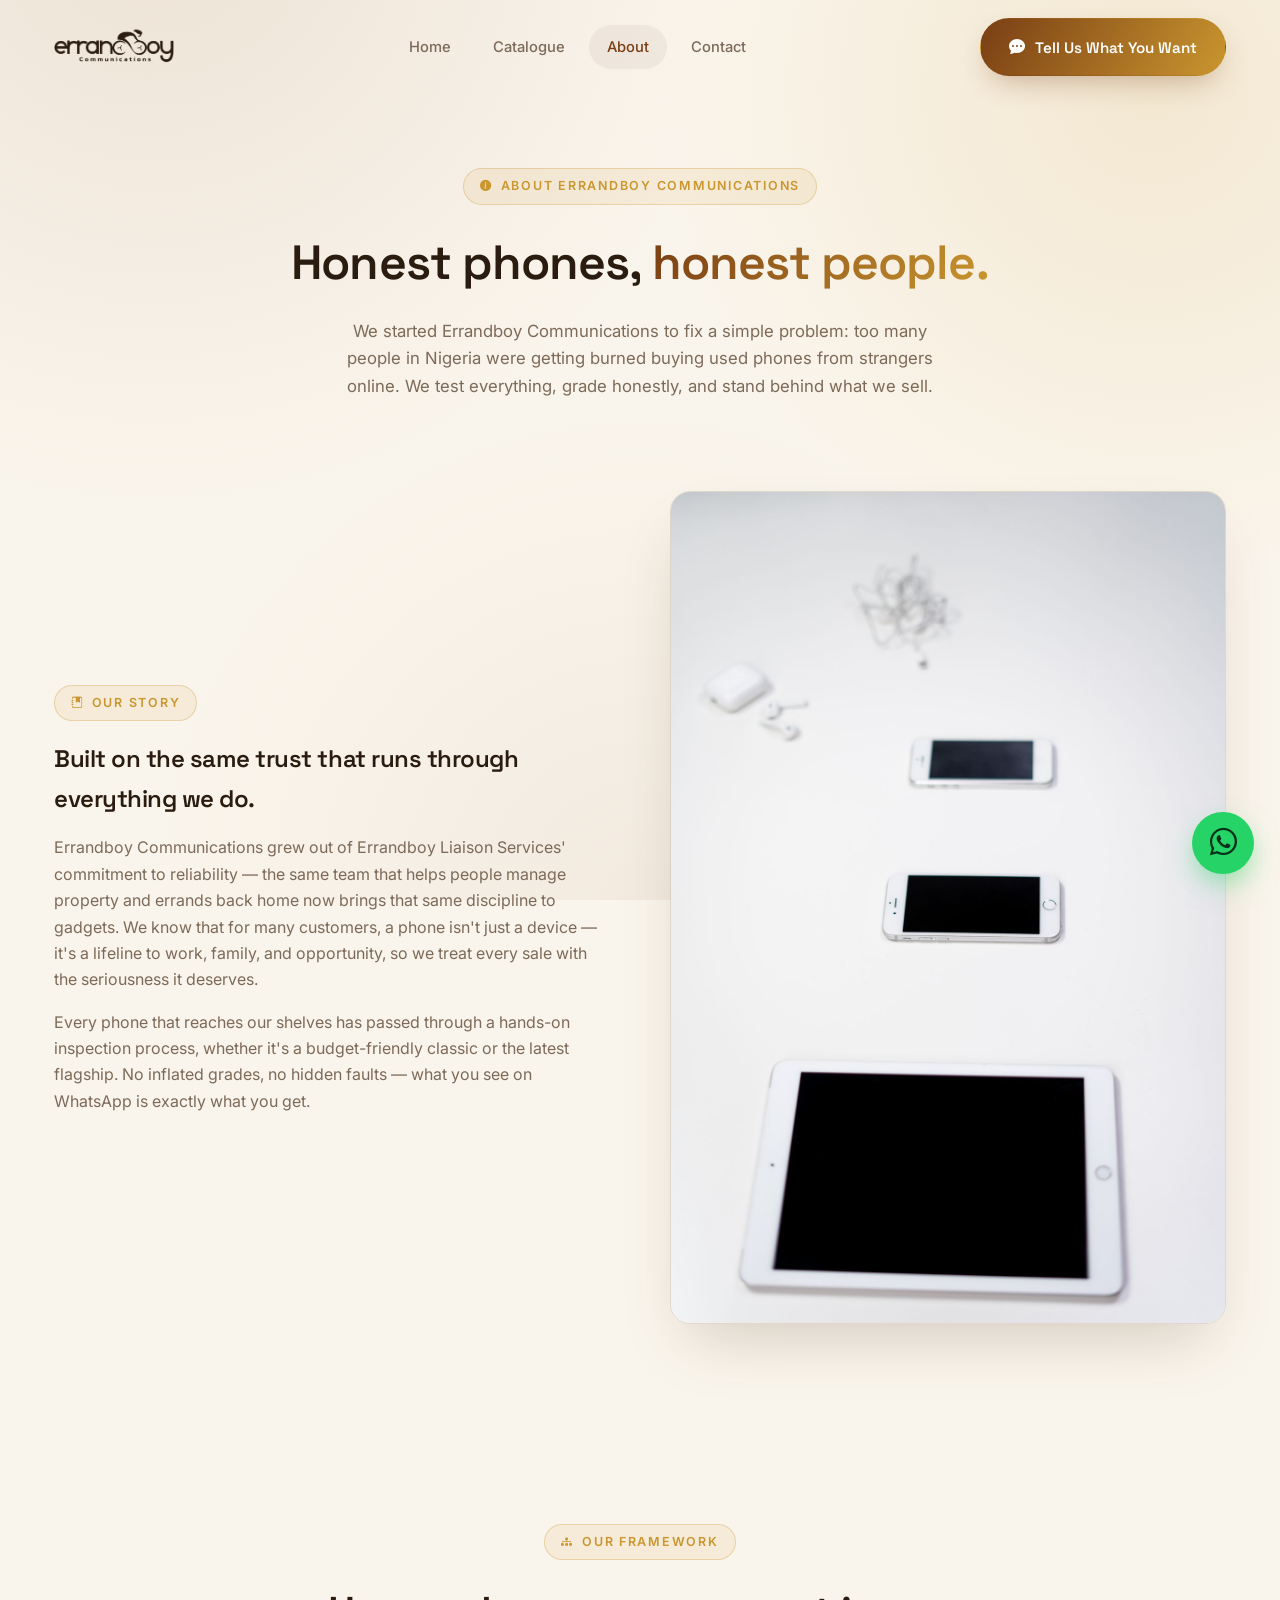
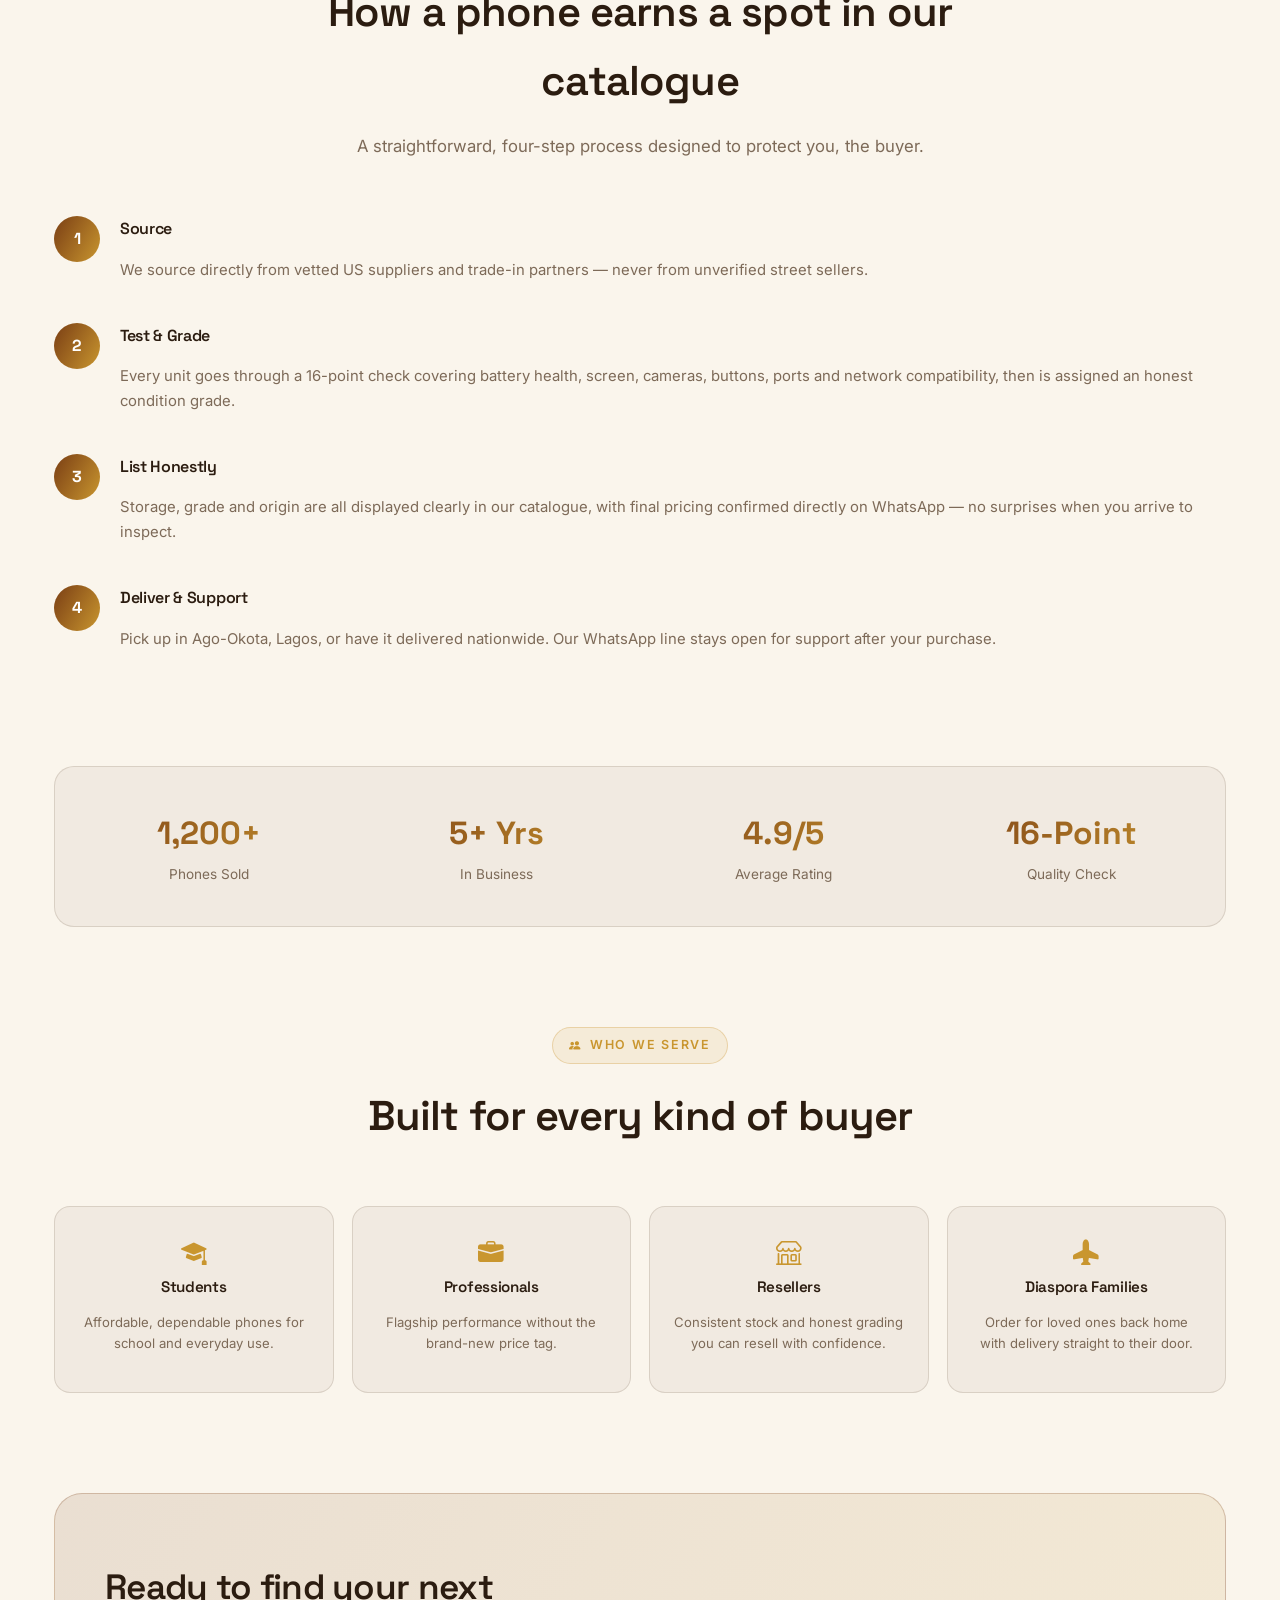
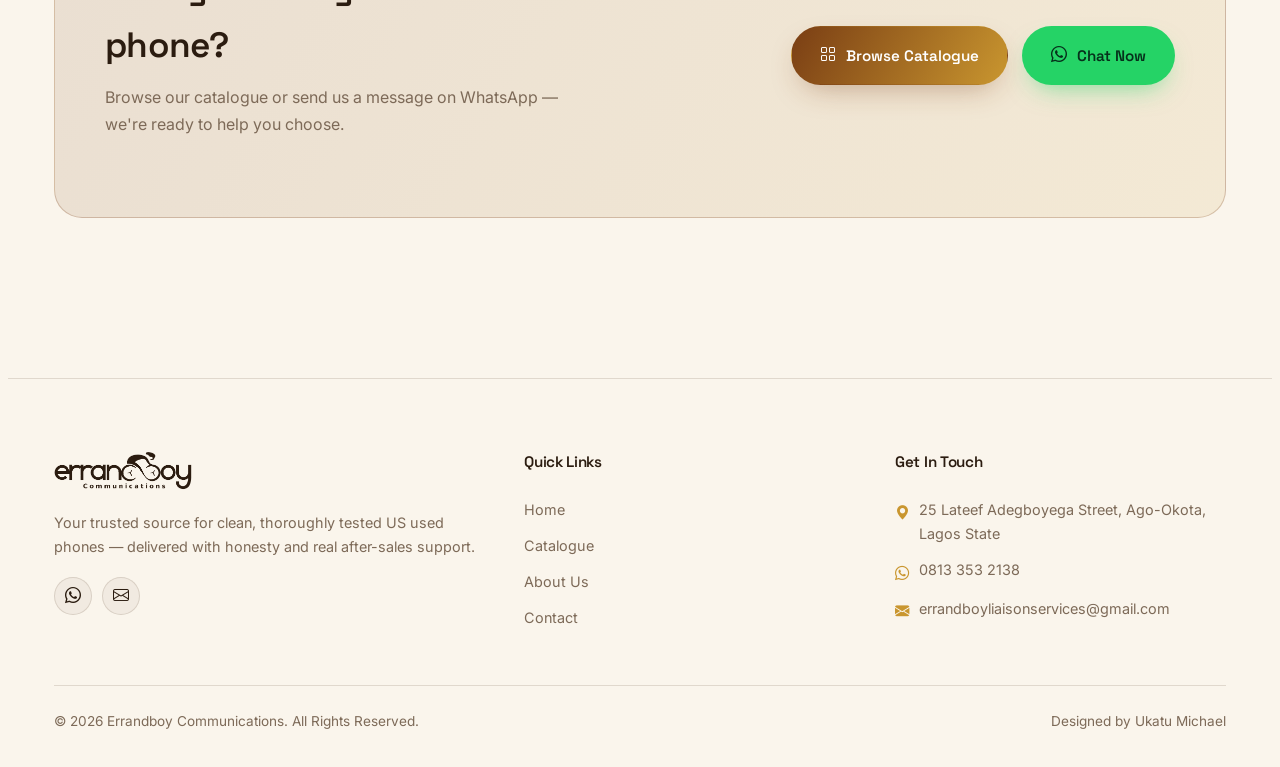
==== commit 77d15bde: "Changes made" ====
--- a/about.html
+++ b/about.html
@@ -30,7 +30,7 @@
             <a href="contact.html">Contact</a>
         </div>
         <div class="nav-actions">
-            <a href="#" data-wa-generic target="_blank" rel="noopener" class="btn btn-brand desktop-only"><i class="bi bi-whatsapp"></i> Chat Now</a>
+            <a href="contact.html#contactFormSection" class="btn btn-brand desktop-only"><i class="bi bi-chat-dots-fill"></i> Tell Us What You Want</a>
             <button class="nav-toggle" id="navToggle" aria-label="Open menu"><i class="bi bi-list"></i></button>
         </div>
     </div>
--- a/css/style.css
+++ b/css/style.css
@@ -343,7 +343,7 @@
 /* ==========================================================================
    Category cards
    ========================================================================== */
-.cat-grid { display: grid; grid-template-columns: repeat(3, 1fr); gap: 24px; }
+.cat-grid { display: grid; grid-template-columns: repeat(4, 1fr); gap: 24px; }
 .cat-card {
     background: var(--surface);
     border: 1px solid var(--border);
@@ -366,7 +366,8 @@
 .cat-card .cat-link i { transition: transform .25s ease; }
 .cat-card:hover .cat-link i { transform: translateX(4px); }
 
-@media (max-width: 860px) { .cat-grid { grid-template-columns: 1fr; } }
+@media (max-width: 1080px) { .cat-grid { grid-template-columns: repeat(2, 1fr); } }
+@media (max-width: 560px) { .cat-grid { grid-template-columns: 1fr; } }
 
 /* ==========================================================================
    Product cards
@@ -487,6 +488,8 @@
     outline: none;
 }
 .sort-select option { background: #fff; color: var(--text); }
+select.form-control { cursor: pointer; }
+select.form-control option { background: #fff; color: var(--text); }
 
 .results-meta { color: var(--muted); font-size: 0.88rem; margin-bottom: 22px; }
 .empty-state { text-align: center; padding: 70px 20px; color: var(--muted); }
@@ -626,6 +629,7 @@
 .map-frame iframe { width: 100%; height: 260px; border: 0; filter: grayscale(0.2) sepia(0.12) contrast(1.02); }
 
 .form-card { background: var(--surface); border: 1px solid var(--border); border-radius: var(--radius); padding: 36px; }
+#contactFormSection { scroll-margin-top: 110px; }
 .form-group { margin-bottom: 20px; }
 .form-group label { display: block; font-size: 0.85rem; font-weight: 600; color: var(--muted); margin-bottom: 8px; }
 .form-control {
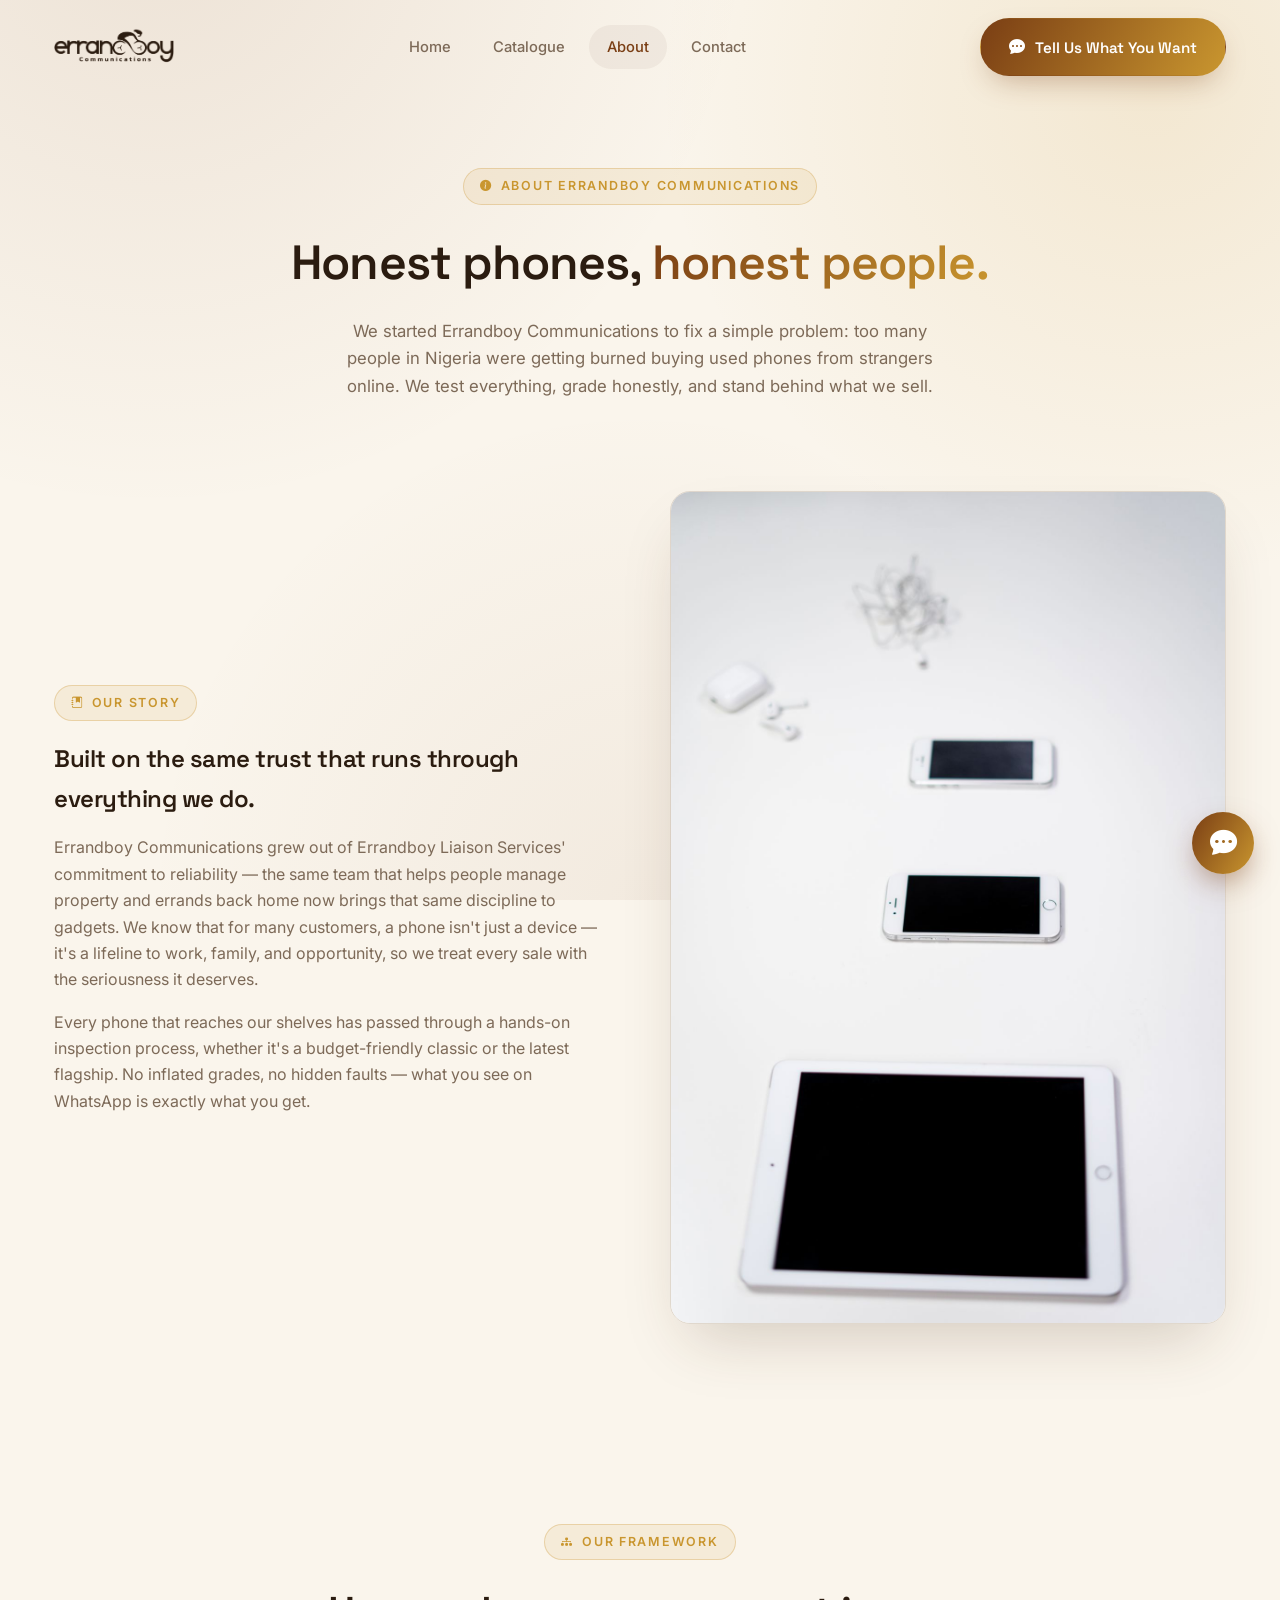
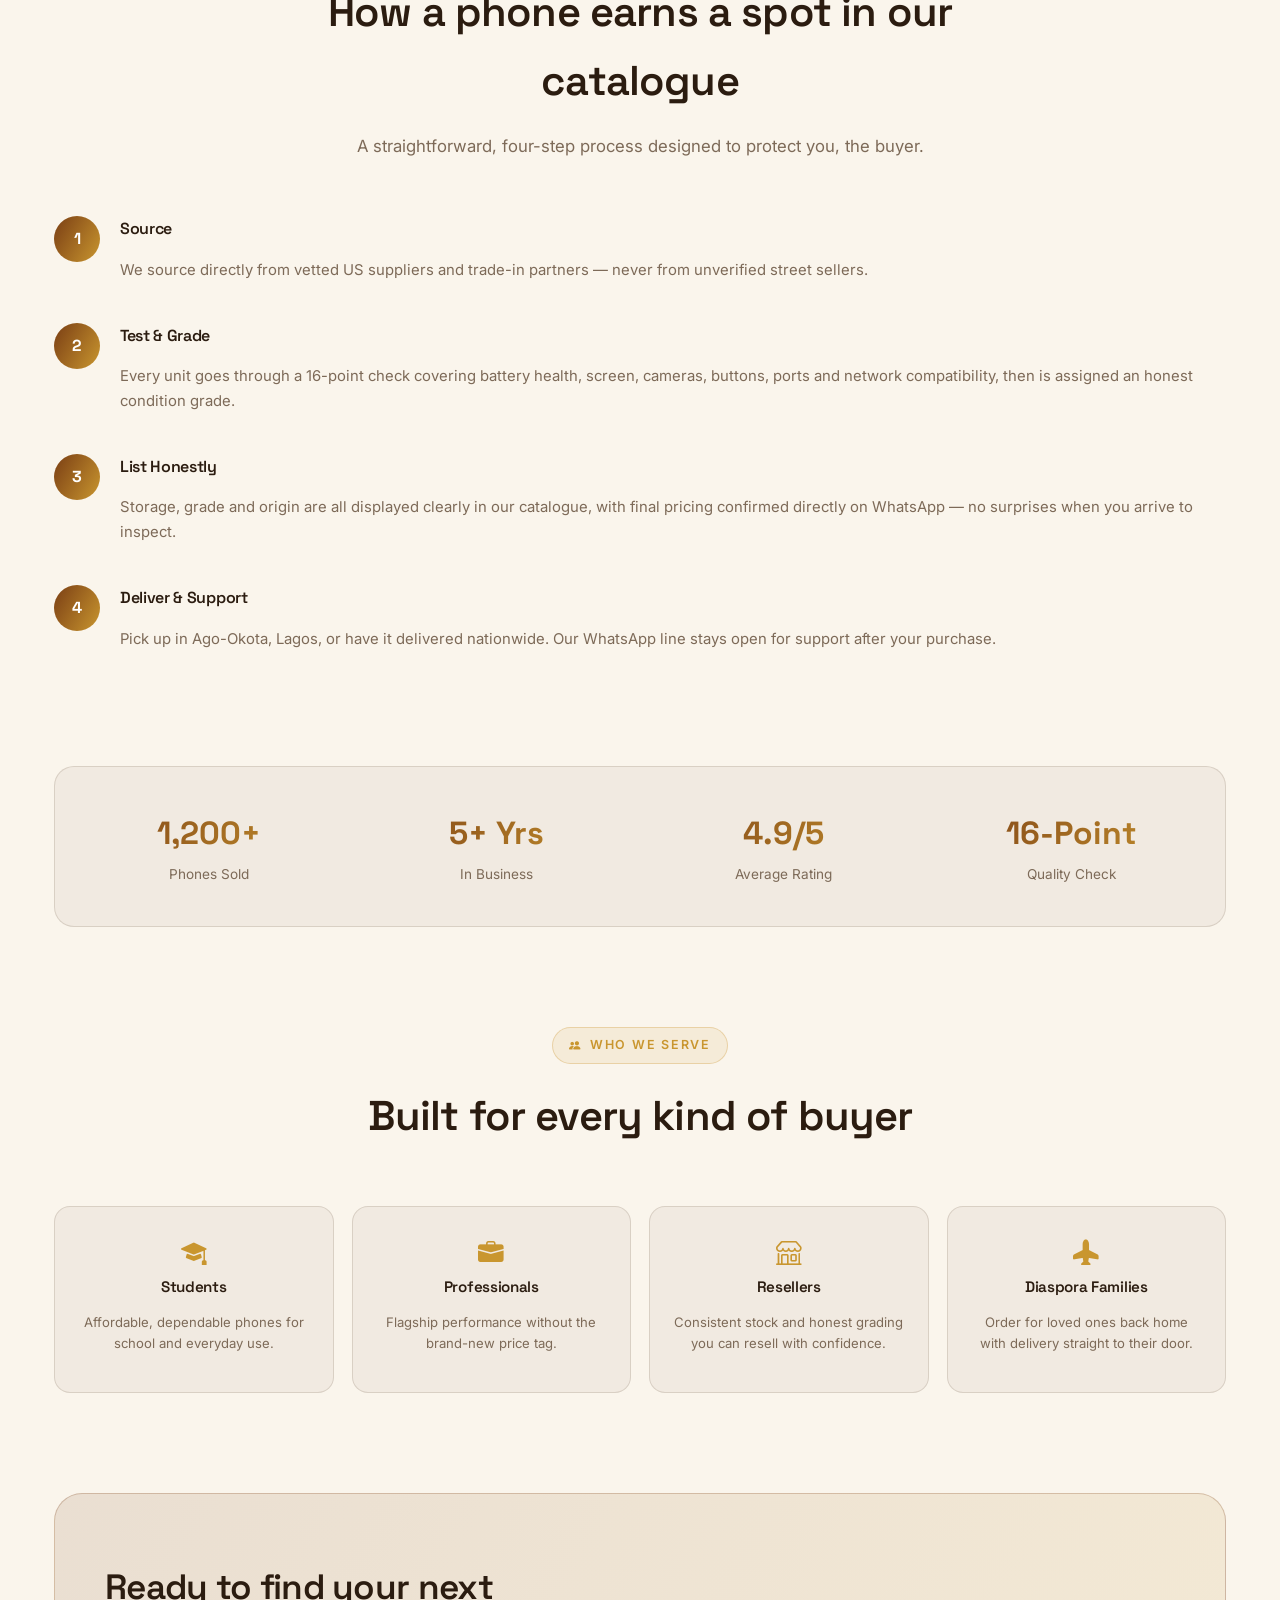
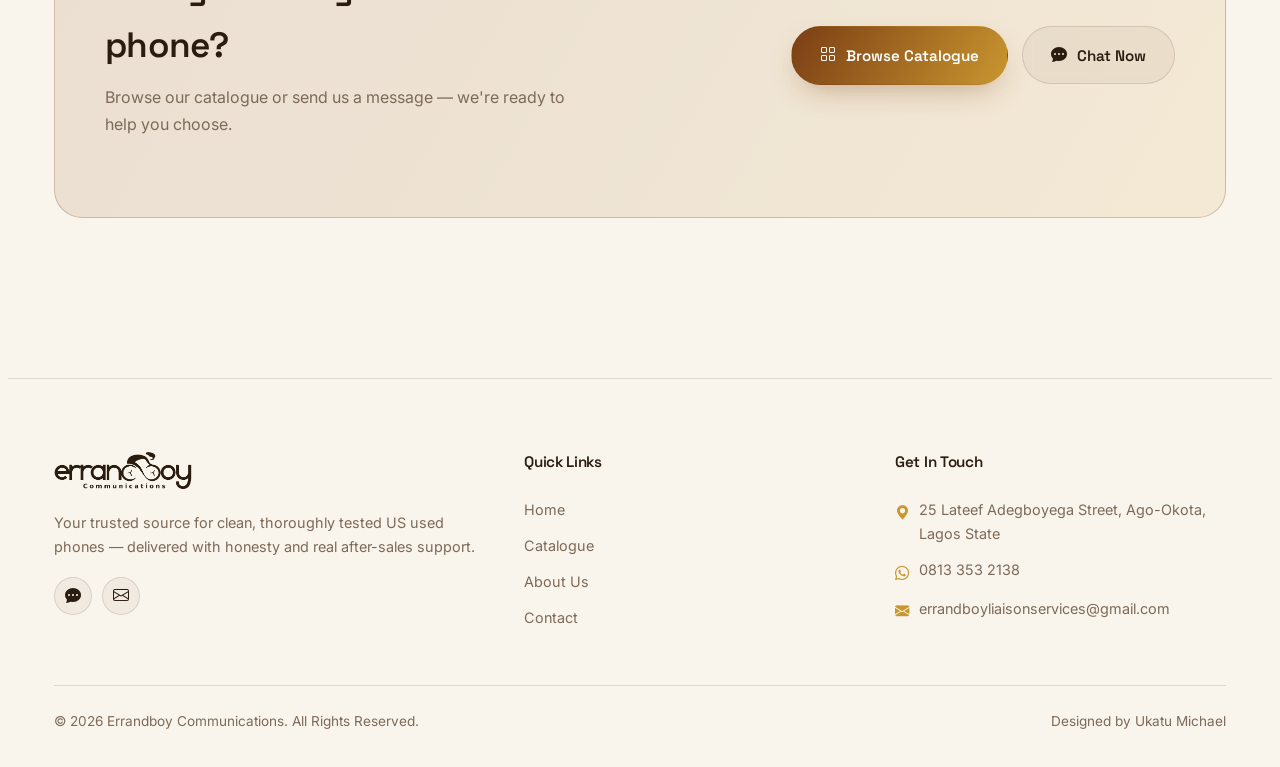
==== commit 1b05aeb6: "fixes" ====
--- a/about.html
+++ b/about.html
@@ -46,7 +46,7 @@
     <a class="nav-link" href="catalog.html">Catalogue</a>
     <a class="nav-link" href="about.html">About</a>
     <a class="nav-link" href="contact.html">Contact</a>
-    <a class="btn btn-whatsapp btn-block" style="margin-top:26px" data-wa-generic target="_blank" rel="noopener"><i class="bi bi-whatsapp"></i> Chat on WhatsApp</a>
+    <a href="contact.html#contactFormSection" class="btn btn-brand btn-block" style="margin-top:26px"><i class="bi bi-chat-dots-fill"></i> Tell Us What You Want</a>
 </div>
 
 <header class="page-hero">
@@ -160,11 +160,11 @@
         <div class="cta-banner reveal">
             <div>
                 <h2>Ready to find your next phone?</h2>
-                <p>Browse our catalogue or send us a message on WhatsApp — we're ready to help you choose.</p>
+                <p>Browse our catalogue or send us a message — we're ready to help you choose.</p>
             </div>
             <div class="cta-actions">
                 <a href="catalog.html" class="btn btn-brand"><i class="bi bi-grid"></i> Browse Catalogue</a>
-                <a href="#" data-wa-generic target="_blank" rel="noopener" class="btn btn-whatsapp"><i class="bi bi-whatsapp"></i> Chat Now</a>
+                <a href="contact.html#contactFormSection" class="btn btn-ghost"><i class="bi bi-chat-dots-fill"></i> Chat Now</a>
             </div>
         </div>
     </div>
@@ -178,7 +178,7 @@
                 <div class="brand"><img src="img/logo-brown.png" alt="Errandboy Communications" class="brand-logo"></div>
                 <p>Your trusted source for clean, thoroughly tested US used phones — delivered with honesty and real after-sales support.</p>
                 <div class="social-row">
-                    <a href="#" data-wa-generic target="_blank" rel="noopener" aria-label="WhatsApp"><i class="bi bi-whatsapp"></i></a>
+                    <a href="contact.html#contactFormSection" aria-label="Message Us"><i class="bi bi-chat-dots-fill"></i></a>
                     <a href="mailto:errandboyliaisonservices@gmail.com" aria-label="Email"><i class="bi bi-envelope"></i></a>
                 </div>
             </div>
@@ -207,7 +207,7 @@
     </div>
 </footer>
 
-<a class="wa-float" href="#" data-wa-generic target="_blank" rel="noopener" aria-label="Chat on WhatsApp"><i class="bi bi-whatsapp"></i></a>
+<a class="wa-float" href="contact.html#contactFormSection" aria-label="Tell Us What You Want"><i class="bi bi-chat-dots-fill"></i></a>
 <div class="pm-overlay" id="productModal"></div>
 
 <script src="js/main.js"></script>
--- a/css/style.css
+++ b/css/style.css
@@ -696,16 +696,16 @@
 .wa-float {
     position: fixed; bottom: 26px; right: 26px; z-index: 900;
     width: 62px; height: 62px; border-radius: 50%;
-    background: var(--whatsapp);
+    background: var(--grad-brand);
     display: flex; align-items: center; justify-content: center;
-    color: #06301b; font-size: 1.7rem;
-    box-shadow: 0 12px 30px -6px rgba(37,211,102,.6);
+    color: #fff; font-size: 1.7rem;
+    box-shadow: 0 12px 30px -6px rgba(122,62,20,.55);
     animation: pulseWa 2.4s ease-in-out infinite;
 }
-.wa-float:hover { color: #06301b; }
+.wa-float:hover { color: #fff; }
 @keyframes pulseWa {
-    0%, 100% { box-shadow: 0 12px 30px -6px rgba(37,211,102,.6); }
-    50% { box-shadow: 0 12px 30px -6px rgba(37,211,102,.95), 0 0 0 10px rgba(37,211,102,.12); }
+    0%, 100% { box-shadow: 0 12px 30px -6px rgba(122,62,20,.55); }
+    50% { box-shadow: 0 12px 30px -6px rgba(122,62,20,.85), 0 0 0 10px rgba(122,62,20,.14); }
 }
 
 /* ==========================================================================
